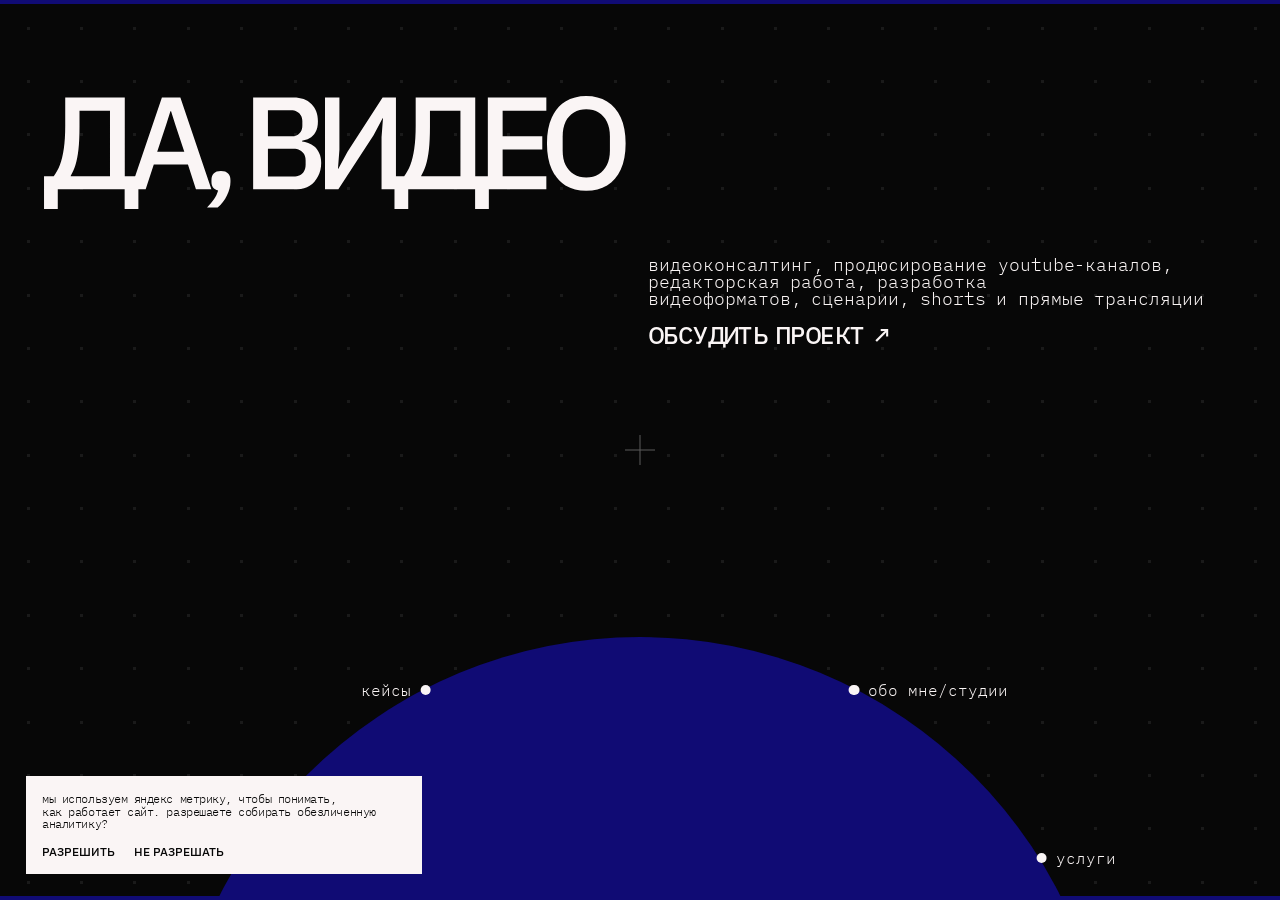
==== index.html @ 4faa34f2 "первое обновление" ====
<!doctype html>
<html lang="ru">
  <head>
    <meta charset="UTF-8" />
    <meta name="viewport" content="width=device-width, initial-scale=1.0" />

    <title>Да, видео — видеопродакшн и видеоконсалтинг</title>

    <meta
      name="description"
      content="Да, видео — независимый видеопродакшн Давида Аракеляна. Видеоконсалтинг, продюсирование YouTube-каналов, разработка видеоформатов, сценарии, Shorts и прямые трансляции."
    />

    <meta name="robots" content="index, follow, max-image-preview:large" />

    <link rel="canonical" href="https://davideo.com/" />

    <link
      rel="icon"
      type="image/png"
      sizes="32x32"
      href="/assets/images/favicon.png?v=2"
    />

    <link
      rel="shortcut icon"
      type="image/png"
      href="/assets/images/favicon.png?v=2"
    />

    <meta property="og:type" content="website" />
    <meta property="og:locale" content="ru_RU" />
    <meta property="og:site_name" content="Да, видео" />

    <meta
      property="og:title"
      content="Да, видео — видеопродакшн и видеоконсалтинг"
    />

    <meta
      property="og:description"
      content="Видеоконсалтинг, продюсирование YouTube-каналов, разработка видеоформатов, сценарии, Shorts и прямые трансляции."
    />

    <meta property="og:url" content="https://davideo.com/" />

    <meta
      property="og:image"
      content="https://davideo.com/assets/images/og-cover.jpg"
    />

    <meta
      property="og:image:alt"
      content="Да, видео — видеопродакшн и видеоконсалтинг"
    />

    <link rel="preconnect" href="https://fonts.googleapis.com" />
    <link rel="preconnect" href="https://fonts.gstatic.com" crossorigin />

    <link
      href="https://fonts.googleapis.com/css2?family=IBM+Plex+Mono:wght@300;400&family=IBM+Plex+Sans:wght@300;500&display=swap"
      rel="stylesheet"
    />

    <link rel="stylesheet" href="css/style.css" />

    <script type="application/ld+json">
      {
        "@context": "https://schema.org",
        "@type": "ProfessionalService",
        "name": "Да, видео",
        "url": "https://davideo.com/",
        "description": "Независимый видеопродакшн и видеоконсалтинг. Продюсирование YouTube-каналов, разработка видеоформатов, сценарии, Shorts и прямые трансляции.",
        "founder": {
          "@type": "Person",
          "name": "Давид Аракелян"
        },
        "sameAs": ["https://t.me/heyiamd"]
      }
    </script>
  </head>

  <body>
    <main class="hero">
      <div class="dots-pattern" id="dotsPattern" aria-hidden="true"></div>

      <div class="logo">
        <img src="assets/images/logo.svg" alt="Да, видео" />
      </div>

      <div class="hero-info">
        <p class="hero-description scramble-text">
          видеоконсалтинг, продюсирование youtube-каналов,<br
            class="desktop-br"
          />
          редакторская работа, разработка <br class="desktop-br" />
          видеоформатов, сценарии, shorts и прямые трансляции
        </p>

        <a
          class="project-link scramble-text"
          href="https://t.me/heyiamd"
          target="_blank"
          rel="noopener noreferrer"
        >
          ОБСУДИТЬ ПРОЕКТ ↗
        </a>
      </div>

      <div class="center-cross" aria-hidden="true"></div>

      <div class="circle-system">
        <div class="navigation-circle" aria-hidden="true"></div>
      </div>

      <nav class="hero-navigation" aria-label="Основная навигация">
        <button
          class="nav-item nav-item--contacts"
          id="contactsButton"
          type="button"
          aria-controls="contactsPopup"
          aria-expanded="false"
        >
          <span class="nav-label">контакты</span>
          <span class="nav-dot"></span>
        </button>

        <a class="nav-item nav-item--cases" href="cases.html">
          <span class="nav-label">кейсы</span>
          <span class="nav-dot"></span>
        </a>

        <a class="nav-item nav-item--about" href="about.html">
          <span class="nav-dot"></span>
          <span class="nav-label">обо мне/студии</span>
        </a>

        <a class="nav-item nav-item--services" href="services.html">
          <span class="nav-dot"></span>
          <span class="nav-label">услуги</span>
        </a>
      </nav>

      <div class="contacts-popup" id="contactsPopup">
        <button
          class="contacts-close"
          id="contactsClose"
          type="button"
          aria-label="Закрыть контакты"
        >
          ×
        </button>

        <p class="contacts-title">ДАВАЙТЕ ВИДЕО?</p>

        <div class="contacts-links">
          <a
            href="https://t.me/heyiamd"
            target="_blank"
            rel="noopener noreferrer"
          >
            написать в telegram ↗
          </a>

          <a
            href="https://wa.me/79885859560"
            target="_blank"
            rel="noopener noreferrer"
          >
            написать в whatsapp ↗
          </a>
        </div>
      </div>
    </main>

    <div class="analytics-consent" id="analyticsConsent">
      <p class="analytics-consent__text">
        мы используем яндекс метрику, чтобы понимать,<br
          class="analytics-desktop-br"
        />
        как работает сайт. разрешаете собирать обезличенную аналитику?
      </p>

      <div class="analytics-consent__actions">
        <button type="button" id="analyticsAccept">разрешить</button>

        <button type="button" id="analyticsDecline">не разрешать</button>
      </div>
    </div>

    <script src="js/main.js"></script>
  </body>
</html>
---- css/style.css ----
:root {
  --bg: #070707;
  --white: #faf5f5;
  --blue: #100b74;
}

* {
  box-sizing: border-box;
}

html,
body {
  width: 100%;
  height: 100%;
  margin: 0;
}

body {
  overflow: hidden;
  background: var(--bg);
  color: var(--white);
}

/* ==================== MAIN ==================== */

.hero {
  position: relative;
  width: 100vw;
  height: 100vh;
  overflow: hidden;
  background: var(--bg);
}

.dots-pattern {
  position: absolute;
  inset: 0;
  z-index: 0;
  overflow: hidden;
  pointer-events: none;
}

.bg-dot {
  position: absolute;
  width: 0.2083vw;
  height: 0.2083vw;
  background: var(--white);
  opacity: 0.08;
  transform: translate(0, 0) scale(1);
  transition:
    opacity 0.12s ease-out,
    transform 0.18s ease-out;
  will-change: opacity, transform;
}

.hero::after {
  content: '';
  position: absolute;
  inset: 0;
  border-top: 4px solid var(--blue);
  border-bottom: 4px solid var(--blue);
  pointer-events: none;
  z-index: 20;
}

.logo {
  position: absolute;
  left: 3.47vw;
  top: 10.68vh;
  z-index: 5;
}

.logo img {
  display: block;
  width: auto;
  height: 12.5vh;
  object-fit: contain;
}

.hero-info {
  position: absolute;
  top: 28.42vh;
  right: 5.97vw;
  z-index: 5;
}

.hero-description {
  margin: 0;
  font-family: 'IBM Plex Mono', monospace;
  font-size: 1.4vw;
  font-weight: 300;
  line-height: 0.95;
  letter-spacing: -0.04em;
}

.project-link {
  display: inline-block;
  margin-top: 1.84vh;
  color: var(--white);
  font-family: 'IBM Plex Sans', sans-serif;
  font-size: 1.9vw;
  font-weight: 500;
  line-height: 1;
  letter-spacing: 0.03em;
  text-decoration: none;
}

.center-cross {
  position: absolute;
  left: 50%;
  top: 50%;
  width: 30px;
  height: 30px;
  transform: translate(-50%, -50%);
  z-index: 5;
  opacity: 0.35;
  pointer-events: none;
}

.center-cross::before,
.center-cross::after {
  content: '';
  position: absolute;
  left: 50%;
  top: 50%;
  background: var(--white);
  transform: translate(-50%, -50%);
}

.center-cross::before {
  width: 30px;
  height: 1px;
}

.center-cross::after {
  width: 1px;
  height: 30px;
}

.circle-system {
  position: absolute;
  left: 50%;
  bottom: -53.06vw;
  width: 73.61vw;
  aspect-ratio: 1 / 1;
  transform: translateX(-50%);
  z-index: 2;
}

.navigation-circle {
  position: absolute;
  inset: 0;
  width: 100%;
  height: 100%;
  border-radius: 50%;
  background: var(--blue);
  z-index: 1;
}

.nav-item {
  position: absolute;
  display: flex;
  align-items: center;
  gap: 0.7vw;
  padding: 0;
  border: 0;
  background: transparent;
  color: var(--white);
  font-family: 'IBM Plex Mono', monospace;
  font-size: 1.25vw;
  font-weight: 300;
  line-height: 1;
  text-decoration: none;
  white-space: nowrap;
  cursor: pointer;
  z-index: 5;
}

.nav-dot {
  display: block;
  width: 0.83vw;
  height: 0.83vw;
  flex: none;
  border-radius: 50%;
  background: var(--white);
}

.nav-item--contacts {
  left: 7.36%;
  top: 23.45%;
  transform: translate(calc(-100% + 0.415vw), -50%);
}

.nav-item--cases {
  left: 27.26%;
  top: 5.62%;
  transform: translate(calc(-100% + 0.415vw), -50%);
}

.nav-item--about {
  left: 72.74%;
  top: 5.62%;
  transform: translate(-0.415vw, -50%);
}

.nav-item--services {
  left: 92.64%;
  top: 23.45%;
  transform: translate(-0.415vw, -50%);
}

.hero-navigation {
  position: absolute;
  left: 50%;
  bottom: -53.06vw;
  width: 73.61vw;
  aspect-ratio: 1 / 1;
  transform: translateX(-50%);
  z-index: 5;
  pointer-events: none;
}

.hero-navigation .nav-item {
  pointer-events: auto;
}

.hero-navigation .nav-item--contacts {
  left: 7.36%;
  top: 23.45%;
  transform: translate(calc(-100% + 0.415vw), -50%);
}

.hero-navigation .nav-item--cases {
  left: 27.26%;
  top: 5.62%;
  transform: translate(calc(-100% + 0.415vw), -50%);
}

.hero-navigation .nav-item--about {
  left: 72.74%;
  top: 5.62%;
  transform: translate(-0.415vw, -50%);
}

.hero-navigation .nav-item--services {
  left: 92.64%;
  top: 23.45%;
  transform: translate(-0.415vw, -50%);
}

.hero-description .scramble-char,
.nav-label .scramble-char {
  width: 1ch;
  text-align: center;
}

.project-link .scramble-char {
  width: 0.62em;
  text-align: center;
}

.scramble-word {
  display: inline-block;
  white-space: nowrap;
}

/* ==================== CONTACTS ==================== */

.contacts-popup {
  position: absolute;
  left: 50%;
  bottom: 5.5vh;
  z-index: 10;
  display: flex;
  flex-direction: column;
  align-items: center;
  color: var(--white);
  text-align: center;
  opacity: 0;
  visibility: hidden;
  pointer-events: none;
  transform: translateX(-50%) translateY(1.5vh);
  transition:
    opacity 0.2s ease,
    transform 0.2s ease,
    visibility 0.2s ease;
}

.contacts-popup.is-open {
  opacity: 1;
  visibility: visible;
  pointer-events: auto;
  transform: translateX(-50%);
}

.contacts-title {
  margin: 0 0 1.8vh;
  font-family: 'IBM Plex Sans', sans-serif;
  font-size: 1.5vw;
  font-weight: 500;
  line-height: 1;
  letter-spacing: 0.03em;
}

.contacts-links {
  display: flex;
  flex-direction: column;
  align-items: center;
  gap: 1vh;
}

.contacts-links a {
  color: var(--white);
  font-family: 'IBM Plex Mono', monospace;
  font-size: 1vw;
  font-weight: 300;
  line-height: 0.95;
  letter-spacing: -0.04em;
  text-decoration: none;
  transition: opacity 0.15s ease;
}

.contacts-links a:hover {
  opacity: 0.55;
}

.contacts-close {
  position: absolute;
  left: 50%;
  top: -3.5vh;
  padding: 0;
  border: 0;
  background: transparent;
  color: var(--white);
  font-family: 'IBM Plex Mono', monospace;
  font-size: 1.2vw;
  font-weight: 300;
  line-height: 1;
  cursor: pointer;
  transform: translateX(-50%);
  opacity: 0.6;
  transition: opacity 0.15s ease;
}

.contacts-close:hover {
  opacity: 1;
}

/* ==================== ABOUT ==================== */

.about-page {
  position: relative;
  width: 100vw;
  height: 100vh;
  overflow: hidden;
  background: var(--bg);
  color: var(--white);
}

.about-header {
  position: absolute;
  left: 3.58vw;
  right: 3.58vw;
  top: 6.25vh;
  z-index: 5;

  display: flex;
  align-items: center;
  justify-content: space-between;
}

.about-page-title {
  margin: 0;

  font-family: 'IBM Plex Sans', sans-serif;
  font-size: 1.953vw;
  font-weight: 500;
  line-height: 1;
  letter-spacing: 0.03em;

  white-space: nowrap;
}

.about-back {
  color: var(--white);

  font-family: 'IBM Plex Mono', monospace;
  font-size: 1.302vw;
  font-weight: 300;
  line-height: 0.95;
  letter-spacing: -0.04em;

  text-decoration: none;
  opacity: 0.7;

  transition: opacity 0.2s ease;
}

.about-back:hover {
  opacity: 1;
}

/* Весь блок: фото + правая колонка */

.about-content {
  position: absolute;
  left: 51%;
  top: 54.5vh;

  width: max-content;
  max-width: none;

  display: flex;
  align-items: stretch;

  transform: translate(-50%, -50%);
  z-index: 5;
}

/* Фото */
.services-cta {
  position: absolute;
  left: 50%;
  top: 84.5vh;
  transform: translateX(-50%);
  z-index: 5;

  color: #165dff;
  text-decoration: none;

  font-family: 'IBM Plex Sans', sans-serif;
  font-size: 1.9vw;
  font-weight: 500;
  line-height: 1;
  letter-spacing: 0.03em;

  white-space: nowrap;
}
.about-photo-wrap {
  width: 22.526vw;
  aspect-ratio: 346 / 416;
  flex: 0 0 22.526vw;

  overflow: hidden;
  background: #111;
}

.about-photo {
  display: block;

  width: 100%;
  height: 100%;

  object-fit: cover;
  object-position: center;

  filter: grayscale(100%);
}

/* Правая колонка */

.about-info {
  flex: none;

  align-self: stretch;

  width: 35vw;

  margin-left: 1.8vw;
}

.about-intro {
  width: 100%;

  height: 100%;

  display: flex;

  flex-direction: column;

  align-items: flex-start;
}

/* Имя */

.about-name {
  width: max-content;

  margin: -0.5vh 0 1.17vh;

  font-family: 'IBM Plex Sans', sans-serif;
  font-size: 3.581vw;
  font-weight: 500;
  line-height: 0.9;
  letter-spacing: -0.11em;

  white-space: nowrap;
}

.about-role {
  width: max-content;

  margin: 0;

  font-family: 'IBM Plex Mono', monospace;

  font-size: 1.4vw;

  font-weight: 400;

  line-height: 0.95;

  letter-spacing: -0.04em;

  white-space: nowrap;
}

.about-facts {
  width: 92%;

  margin-top: auto;

  font-family: 'IBM Plex Mono', monospace;

  font-size: 1.3vw;

  font-weight: 300;

  line-height: 0.95;

  letter-spacing: -0.04em;
}

.about-facts p {
  width: 100%;

  margin: 0 0 2.05vh;

  white-space: normal;

  word-break: normal;

  overflow-wrap: normal;
}

.about-facts p:last-child {
  margin-bottom: 0;
}
.about-page .dots-pattern {
  z-index: 0;
}

.about-accent {
  cursor: default;
  transition: color 0.15s ease;
}

.about-accent:hover {
  color: #3026d9;
}

/* ==================== SERVICES ==================== */
/* ==================== SERVICES ==================== */

.services-page {
  position: relative;
  width: 100vw;
  height: 100vh;
  overflow: hidden;
  background: var(--bg);
  color: var(--white);
}

.services-header {
  position: absolute;
  left: 3.58vw;
  right: 3.58vw;
  top: 6.25vh;
  z-index: 5;
  display: flex;
  align-items: center;
  justify-content: space-between;
}

.services-page-title {
  margin: 0;
  font-family: 'IBM Plex Sans', sans-serif;
  font-size: 1.953vw;
  font-weight: 500;
  line-height: 1;
  letter-spacing: 0.03em;
  white-space: nowrap;
}

.services-back {
  color: var(--white);
  font-family: 'IBM Plex Mono', monospace;
  font-size: 1.302vw;
  font-weight: 300;
  line-height: 0.95;
  letter-spacing: -0.04em;
  text-decoration: none;
}

.services-content {
  position: absolute;

  left: 50%;

  top: 54%;

  width: 64.7vw;

  transform: translate(-50%, -50%);

  z-index: 5;
}

.services-list {
  position: relative;

  left: auto;

  top: auto;

  width: 100%;
}

.services-cta {
  position: relative;

  display: block;

  left: auto;

  top: auto;

  transform: none;

  width: fit-content;

  margin: 6.5vh auto 0;

  color: #165dff;

  text-decoration: none;

  font-family: 'IBM Plex Sans', sans-serif;

  font-size: 1.9vw;

  font-weight: 500;

  line-height: 1;

  letter-spacing: 0.03em;

  white-space: nowrap;

  z-index: 5;
}

.service-row {
  display: grid;
  grid-template-columns: 1fr 15.5vw;
  align-items: baseline;
  margin-bottom: 5.45vh;
}

.service-row:last-child {
  margin-bottom: 0;
}

.service-name {
  font-family: 'IBM Plex Sans', sans-serif;
  font-size: 1.953vw;
  font-weight: 500;
  line-height: 1;
  letter-spacing: 0.01em;
  white-space: nowrap;
}

.service-price {
  font-family: 'IBM Plex Mono', monospace;
  font-size: 1.497vw;
  font-weight: 300;
  line-height: 0.95;
  letter-spacing: -0.04em;
  white-space: nowrap;
  cursor: default;
  transition: color 0.15s ease;
}

.service-price:hover {
  color: #3026d9;
}

.services-page .dots-pattern {
  z-index: 0;
}

/* ==================== CASES ==================== */

body:has(.cases-page) {
  height: auto;
  min-height: 100%;
  overflow-x: hidden;
  overflow-y: auto;
}

.cases-page {
  position: relative;
  width: 100%;
  min-height: 100vh;
  height: auto;
  overflow: visible;
  background: var(--bg);
  color: var(--white);
}

.cases-page .dots-pattern {
  position: fixed;
  z-index: 0;
}

.cases-header {
  position: relative;
  z-index: 5;
  display: flex;
  align-items: center;
  justify-content: space-between;
  padding: 6.25vh 3.58vw 0;
}

.cases-page-title {
  margin: 0;
  font-family: 'IBM Plex Sans', sans-serif;
  font-size: 1.953vw;
  font-weight: 500;
  line-height: 1;
  letter-spacing: 0.03em;
  white-space: nowrap;
}

.cases-back {
  color: var(--white);
  font-family: 'IBM Plex Mono', monospace;
  font-size: 1.302vw;
  font-weight: 300;
  line-height: 0.95;
  letter-spacing: -0.04em;
  text-decoration: none;
}

.cases-list {
  position: relative;
  z-index: 5;
  margin: 13.8vh 3.58vw 0;
  padding-bottom: 7vh;
}

.case-item {
  width: 100%;
  margin-bottom: 7.6vh;
}

.case-trigger {
  width: 100%;
  padding: 0;
  border: 0;
  background: transparent;
  color: var(--white);
  display: flex;
  align-items: center;
  justify-content: space-between;
  text-align: left;
  cursor: pointer;
}

.case-heading {
  display: flex;
  flex-direction: column;
  align-items: flex-start;
}

.case-title {
  font-family: 'IBM Plex Sans', sans-serif;
  font-size: 1.953vw;
  font-weight: 500;
  line-height: 1;
  letter-spacing: 0.01em;
}

.case-subtitle {
  margin-top: 0.7vh;
  font-family: 'IBM Plex Sans', sans-serif;
  font-size: 1.5vw;
  font-weight: 500;
  line-height: 1;
  letter-spacing: 0.01em;
}

.case-arrow {
  position: relative;
  display: block;
  width: 2.5vw;
  height: 2.5vw;
  margin-right: 0.5vw;
  flex: none;
  transition: transform 0.3s ease;
}

.case-arrow::before,
.case-arrow::after {
  content: '';
  position: absolute;
  top: 45%;
  width: 1.8vw;
  height: 0.12vw;
  background: var(--white);
}

.case-arrow::before {
  right: 50%;
  transform-origin: right center;
  transform: rotate(45deg);
}

.case-arrow::after {
  left: 50%;
  transform-origin: left center;
  transform: rotate(-45deg);
}

.case-item.is-open .case-arrow {
  transform: rotate(180deg);
}

.case-panel {
  display: grid;
  grid-template-rows: 0fr;
  opacity: 0;
  transition:
    grid-template-rows 0.45s ease,
    opacity 0.3s ease;
}

.case-panel-inner {
  min-height: 0;
  overflow: hidden;
}

.case-item.is-open .case-panel {
  grid-template-rows: 1fr;
  opacity: 1;
}

.case-item.is-open .case-panel-inner {
  padding-top: 3.5vh;
}

.case-images {
  display: flex;
  align-items: flex-start;
  gap: 2.4vw;
}

.case-images--three {
  grid-template-columns: none;
}

.case-images img {
  display: block;
  width: 17vw;
  height: auto;
  object-fit: contain;
  opacity: 0.85;
  filter: grayscale(100%);
  transition:
    opacity 0.2s ease,
    filter 0.2s ease;
}

.case-images img:hover {
  opacity: 1;
  filter: grayscale(0%);
}

.case-results {
  display: flex;
  gap: 4vw;
  margin-bottom: 4vh;
  font-family: 'IBM Plex Mono', monospace;
  font-size: 1.3vw;
  font-weight: 300;
  line-height: 0.95;
  letter-spacing: -0.04em;
}

.case-results p {
  margin: 0;
}

.case-description {
  max-width: 75vw;
  font-family: 'IBM Plex Mono', monospace;
  font-size: 1.3vw;
  font-weight: 300;
  line-height: 1.15;
  letter-spacing: -0.04em;
}

.case-description p {
  margin: 0 0 2vh;
}

.case-description p:last-child {
  margin-bottom: 0;
}

.cases-nda {
  margin: 14vh 0 0;
  font-family: 'IBM Plex Sans', sans-serif;
  font-size: 1.953vw;
  font-weight: 500;
  line-height: 1;
  letter-spacing: 0.01em;
}

.case-results--novaya {
  display: flex;
  align-items: flex-start;
  gap: 1.2vw;
  margin: 2vw 0 4vh;
  font-family: 'IBM Plex Mono', monospace;
  font-size: 1.3vw;
  font-weight: 300;
  line-height: 0.95;
  letter-spacing: -0.04em;
}

.case-results--novaya span {
  display: block;
}

.case-results-slash {
  flex: none;
  font-size: 1.8vw;
  line-height: 0.75;
  font-weight: 300;
}

/* ==================== MOBILE MAIN ==================== */

@media (max-width: 768px) {
  html,
  body {
    width: 100%;
    height: 100%;
    margin: 0;
  }

  body {
    overflow: hidden;
  }

  .hero {
    position: relative;
    width: 100vw;
    height: 100dvh;
    min-height: 100dvh;
    overflow: hidden;
    background: var(--bg);
  }

  .hero::after {
    border-top-width: 2px;
    border-bottom-width: 2px;
  }

  .hero .dots-pattern {
    position: absolute;
    inset: 0;
    z-index: 0;
    pointer-events: none;
  }

  .circle-system {
    position: absolute;
    left: 50%;
    top: -43vw;
    bottom: auto;
    width: 180vw;
    height: 180vw;
    aspect-ratio: 1 / 1;
    transform: translateX(-50%);
    z-index: 1;
  }

  .navigation-circle {
    position: absolute;
    inset: 0;
    width: 100%;
    height: 100%;
    border-radius: 50%;
    background: var(--blue);
  }

  .logo {
    position: absolute;
    left: 10vw;
    top: 15.5dvh;
    z-index: 5;
  }

  .logo img {
    display: block;
    width: 79vw;
    height: auto;
    max-width: none;
    object-fit: contain;
  }

  .hero-info {
    position: absolute;
    left: 10vw;
    right: auto;
    top: 28dvh;
    width: 80vw;
    z-index: 5;
  }

  .hero-description {
    width: 100%;
    margin: 0;
    font-family: 'IBM Plex Mono', monospace;
    font-size: clamp(13px, 3.55vw, 18px);
    font-weight: 300;
    line-height: 1.02;
    letter-spacing: -0.04em;
    white-space: normal;
    word-break: normal;
    overflow-wrap: normal;
    hyphens: none;
  }

  .desktop-br {
    display: none;
  }

  .project-link {
    display: inline-block;
    margin-top: 2.1dvh;
    color: var(--white);
    font-family: 'IBM Plex Sans', sans-serif;
    font-size: clamp(21px, 5.6vw, 29px);
    font-weight: 500;
    line-height: 1;
    letter-spacing: 0.03em;
    text-decoration: none;
    white-space: nowrap;
  }

  .center-cross {
    display: none !important;
  }

  .hero-navigation {
    position: absolute !important;
    inset: 0 !important;
    width: 100vw !important;
    height: 100dvh !important;
    aspect-ratio: auto !important;
    transform: none !important;
    display: block !important;
    z-index: 6;
    pointer-events: none;
  }

  .hero-navigation .nav-item {
    position: absolute !important;
    width: auto !important;
    height: auto !important;
    margin: 0 !important;
    padding: 0 !important;
    display: flex !important;
    flex-direction: column !important;
    align-items: center !important;
    gap: 1.1dvh !important;
    color: var(--white);
    font-family: 'IBM Plex Mono', monospace;
    font-size: clamp(15px, 4vw, 21px);
    font-weight: 300;
    line-height: 1;
    white-space: nowrap;
    pointer-events: auto;
  }

  .hero-navigation .nav-item--contacts {
    display: none !important;
  }

  .hero-navigation .nav-item--services {
    left: 3vw !important;
    right: auto !important;
    top: 58.5dvh !important;
    bottom: auto !important;
    transform: none !important;
    align-items: flex-start !important;
  }

  .hero-navigation .nav-item--services .nav-dot {
    margin-left: 6vw !important;
  }

  .hero-navigation .nav-item--about {
    left: 50% !important;
    right: auto !important;
    top: 62.4dvh !important;
    bottom: auto !important;
    transform: translateX(-50%) !important;
    align-items: center !important;
  }

  .hero-navigation .nav-item--cases {
    left: auto !important;
    right: 3vw !important;
    top: 58.5dvh !important;
    bottom: auto !important;
    transform: none !important;
    align-items: flex-end !important;
  }

  .hero-navigation .nav-item--cases .nav-dot {
    margin-right: 7vw !important;
  }

  .hero-navigation .nav-dot {
    order: 0 !important;
    display: block !important;
    width: 12px !important;
    height: 12px !important;
    min-width: 12px !important;
    min-height: 12px !important;
    flex: 0 0 12px !important;
    margin-top: 0 !important;
    margin-bottom: 0 !important;
    border-radius: 50%;
    background: var(--white);
    opacity: 1 !important;
  }
  .services-cta {
    position: relative;
    display: block;

    left: auto;
    top: auto;
    transform: none;

    width: fit-content;
    margin: 7dvh auto 3dvh;

    font-size: clamp(20px, 5.2vw, 27px);
    text-align: center;
  }
  .hero-navigation .nav-label {
    order: 1 !important;
    display: block !important;
    margin: 0 !important;
    opacity: 1 !important;
    white-space: nowrap;
  }

  .contacts-popup {
    position: absolute !important;
    left: 50% !important;
    right: auto !important;
    top: auto !important;
    bottom: 8dvh !important;
    width: max-content !important;
    height: auto !important;
    z-index: 10 !important;
    display: flex !important;
    flex-direction: column !important;
    align-items: center !important;
    color: var(--white);
    text-align: center;
    opacity: 1 !important;
    visibility: visible !important;
    pointer-events: auto !important;
    transform: translateX(-50%) !important;
    transition: none !important;
  }

  .contacts-popup.is-open {
    opacity: 1 !important;
    visibility: visible !important;
    transform: translateX(-50%) !important;
  }

  .contacts-close {
    display: none !important;
  }

  .contacts-title {
    margin: 0 0 1.8dvh;
    font-family: 'IBM Plex Sans', sans-serif;
    font-size: clamp(22px, 5.5vw, 29px);
    font-weight: 500;
    line-height: 1;
    letter-spacing: 0.03em;
    white-space: nowrap;
    opacity: 1;
  }

  .contacts-links {
    display: flex !important;
    flex-direction: column !important;
    align-items: flex-start !important;
    gap: 0.35dvh;
  }

  .contacts-links a {
    display: block;
    color: var(--white);
    font-family: 'IBM Plex Mono', monospace;
    font-size: clamp(12px, 3.2vw, 16px);
    font-weight: 300;
    line-height: 1.05;
    letter-spacing: -0.04em;
    text-decoration: underline;
    opacity: 0.75;
    transition: none;
  }

  .hero a:hover,
  .hero button:hover,
  .hero .nav-item:hover,
  .hero .project-link:hover,
  .hero .contacts-links a:hover {
    color: inherit !important;
    filter: none !important;
  }
}

/* ==================== MOBILE ABOUT ==================== */

@media (max-width: 768px) {
  body:has(.about-page) {
    width: 100%;
    height: auto;
    margin: 0;
    overflow-x: hidden;
    overflow-y: auto;
    background: var(--bg);
  }

  .about-page {
    position: relative;
    width: 100%;
    min-height: 100dvh;
    height: auto;
    padding: 0 0 10dvh;
    overflow: hidden;
    background: var(--bg);
    color: var(--white);
  }

  .about-page .dots-pattern {
    position: fixed;
    inset: 0;
    width: 100vw;
    height: 100dvh;
    z-index: 0;
    pointer-events: none;
  }

  .about-header {
    position: relative;
    left: auto;
    right: auto;
    top: auto;
    width: 100%;
    margin: 0;
    padding: 12dvh 6vw 0;
    display: flex;
    flex-direction: column;
    align-items: center;
    justify-content: flex-start;
    text-align: center;
    z-index: 5;
  }

  .about-back {
    order: 0;
    display: block;
    align-self: center;
    margin: 0 0 6dvh;
    color: var(--white);
    font-family: 'IBM Plex Mono', monospace;
    font-size: clamp(14px, 3.5vw, 18px);
    font-weight: 300;
    line-height: 1;
    letter-spacing: -0.04em;
    text-decoration: none;
    opacity: 0.7;
    white-space: nowrap;
    text-align: center;
  }

  .about-page-title {
    order: 1;
    margin: 0;
    font-family: 'IBM Plex Sans', sans-serif;
    font-size: clamp(24px, 6.5vw, 34px);
    font-weight: 500;
    line-height: 1;
    letter-spacing: 0.03em;
    white-space: nowrap;
    text-align: center;
  }

  .about-content {
    position: relative;
    left: auto;
    top: auto;
    width: 68vw;
    max-width: none;
    margin: 5.5dvh auto 0;
    display: flex;
    flex-direction: column;
    align-items: stretch;
    transform: none;
    z-index: 5;
  }

  .about-photo-wrap {
    width: 100%;
    aspect-ratio: 346 / 416;
    flex: none;
    margin: 0;
    overflow: hidden;
    background: #111;
  }

  .about-photo {
    display: block;
    width: 100%;
    height: 100%;
    margin: 0;
    object-fit: cover;
    object-position: center;
    filter: grayscale(100%);
  }

  .about-info {
    width: 100%;
    max-width: none;
    margin: 3dvh 0 0;
    flex: none;
  }

  .about-name {
    display: none;
  }

  .about-role {
    width: 100%;
    margin: 0;
    font-family: 'IBM Plex Mono', monospace;
    font-size: clamp(14px, 3.7vw, 19px);
    font-weight: 400;
    line-height: 1.05;
    letter-spacing: -0.04em;
    white-space: normal;
  }

  .about-facts {
    width: 100%;
    margin-top: 7dvh;
    font-family: 'IBM Plex Mono', monospace;
    font-size: clamp(13px, 3.3vw, 17px);
    font-weight: 300;
    line-height: 1.05;
    letter-spacing: -0.04em;
  }

  .about-facts p {
    width: 100%;
    margin: 0 0 2.3dvh;
    white-space: normal;
  }

  .about-facts p:last-child {
    margin-bottom: 0;
  }

  .about-back:hover {
    opacity: 0.7;
  }

  .about-accent:hover {
    color: inherit !important;
  }
}

/* ==================== MOBILE SERVICES ==================== */

@media (max-width: 768px) {
  body:has(.services-page) {
    width: 100%;
    height: auto;
    min-height: 100%;
    margin: 0;
    overflow-x: hidden;
    overflow-y: auto;
    background: var(--bg);
  }

  .services-page {
    position: relative;
    width: 100%;
    min-height: 100dvh;
    height: auto;
    padding: 0 0 10dvh;
    overflow: hidden;
    background: var(--bg);
    color: var(--white);
  }

  .services-page .dots-pattern {
    position: fixed;
    inset: 0;
    width: 100vw;
    height: 100dvh;
    z-index: 0;
    pointer-events: none;
  }

  .services-header {
    position: relative;
    left: auto;
    right: auto;
    top: auto;
    width: 100%;
    margin: 0;
    padding: 12dvh 6vw 0;
    display: flex;
    flex-direction: column;
    align-items: center;
    justify-content: flex-start;
    text-align: center;
    z-index: 5;
  }

  .services-back {
    order: 0;
    display: block;
    margin: 0 0 6dvh;
    color: var(--white);
    font-family: 'IBM Plex Mono', monospace;
    font-size: clamp(14px, 3.5vw, 18px);
    font-weight: 300;
    line-height: 1;
    letter-spacing: -0.04em;
    text-decoration: none;
    opacity: 0.7;
    white-space: nowrap;
    text-align: center;
  }

  .services-page-title {
    order: 1;
    margin: 0;
    font-family: 'IBM Plex Sans', sans-serif;
    font-size: clamp(24px, 6.5vw, 34px);
    font-weight: 500;
    line-height: 1;
    letter-spacing: 0.03em;
    white-space: nowrap;
    text-align: center;
  }

  .services-list {
    position: relative;
    left: auto;
    top: auto;
    width: 72vw;
    margin: 7.5dvh auto 0;
    z-index: 5;
  }

  .service-row {
    display: flex;
    flex-direction: column;
    align-items: flex-start;
    width: 100%;
    margin: 0 0 5.5dvh;
  }

  .service-row:last-child {
    margin-bottom: 0;
  }

  .service-name {
    width: 100%;
    margin: 0 0 0.8dvh;
    font-family: 'IBM Plex Sans', sans-serif;
    font-size: clamp(20px, 5.2vw, 27px);
    font-weight: 500;
    line-height: 1.02;
    letter-spacing: 0.01em;
    white-space: normal;
  }

  .service-price {
    margin: 0;
    color: var(--white);
    font-family: 'IBM Plex Mono', monospace;
    font-size: clamp(15px, 4vw, 21px);
    font-weight: 300;
    line-height: 1;
    letter-spacing: -0.04em;
    white-space: nowrap;
    cursor: default;
    transition: none;
  }

  .services-back:hover {
    opacity: 0.7;
  }

  .service-price:hover {
    color: var(--white) !important;
  }
}

/* ==================== MOBILE CASES ==================== */

@media (max-width: 768px) {
  body:has(.cases-page) {
    width: 100%;
    height: auto;
    min-height: 100%;
    margin: 0;
    overflow-x: hidden;
    overflow-y: auto;
    background: var(--bg);
  }

  .cases-page {
    position: relative;
    width: 100%;
    min-height: 100dvh;
    height: auto;
    padding: 0 0 10dvh;
    overflow-x: hidden;
    overflow-y: visible;
    background: var(--bg);
    color: var(--white);
  }

  .cases-page .dots-pattern {
    position: fixed;
    inset: 0;
    width: 100vw;
    height: 100dvh;
    z-index: 0;
    pointer-events: none;
  }

  .cases-header {
    position: relative;
    width: 100%;
    margin: 0;
    padding: 12dvh 6vw 0;
    display: flex;
    flex-direction: column;
    align-items: center;
    justify-content: flex-start;
    text-align: center;
    z-index: 5;
  }

  .cases-back {
    order: 0;
    display: block;
    margin: 0 0 6dvh;
    color: var(--white);
    font-family: 'IBM Plex Mono', monospace;
    font-size: clamp(14px, 3.5vw, 18px);
    font-weight: 300;
    line-height: 1;
    letter-spacing: -0.04em;
    text-decoration: none;
    opacity: 0.7;
    white-space: nowrap;
    text-align: center;
  }

  .cases-page-title {
    order: 1;
    margin: 0;
    font-family: 'IBM Plex Sans', sans-serif;
    font-size: clamp(24px, 6.5vw, 34px);
    font-weight: 500;
    line-height: 1;
    letter-spacing: 0.03em;
    white-space: nowrap;
    text-align: center;
  }

  .cases-list {
    position: relative;
    width: 84vw;
    margin: 8dvh auto 0;
    padding: 0;
    z-index: 5;
  }

  .case-item {
    width: 100%;
    margin: 0 0 6dvh;
  }

  .case-item:last-of-type {
    margin-bottom: 0;
  }

  .case-trigger {
    width: 100%;
    margin: 0;
    padding: 0;
    border: 0;
    background: transparent;
    color: var(--white);
    display: flex;
    align-items: flex-start;
    justify-content: space-between;
    gap: 5vw;
    text-align: left;
    cursor: pointer;
  }

  .case-heading {
    min-width: 0;
    display: flex;
    flex-direction: column;
    align-items: flex-start;
    text-align: left;
  }

  .case-title {
    font-family: 'IBM Plex Sans', sans-serif;
    font-size: clamp(20px, 5.2vw, 27px);
    font-weight: 500;
    line-height: 1.02;
    letter-spacing: 0.01em;
    white-space: normal;
  }

  .case-subtitle {
    margin-top: 0.8dvh;
    font-family: 'IBM Plex Sans', sans-serif;
    font-size: clamp(14px, 3.6vw, 18px);
    font-weight: 500;
    line-height: 1.08;
    letter-spacing: 0.01em;
    white-space: normal;
    opacity: 0.65;
  }

  .case-arrow {
    position: relative;
    display: block;
    width: 24px;
    height: 24px;
    margin: 0.15em 0 0;
    flex: 0 0 24px;
    transition: transform 0.3s ease;
  }

  .case-arrow::before,
  .case-arrow::after {
    content: '';
    position: absolute;
    top: 45%;
    width: 16px;
    height: 1px;
    background: var(--white);
  }

  .case-arrow::before {
    right: 50%;
    transform-origin: right center;
    transform: rotate(45deg);
  }

  .case-arrow::after {
    left: 50%;
    transform-origin: left center;
    transform: rotate(-45deg);
  }

  .case-item.is-open .case-arrow {
    transform: rotate(180deg);
  }

  .case-panel {
    display: grid;
    grid-template-rows: 0fr;
    opacity: 0;
    transition:
      grid-template-rows 0.4s ease,
      opacity 0.25s ease;
  }

  .case-panel-inner {
    min-height: 0;
    overflow: hidden;
  }

  .case-item.is-open .case-panel {
    grid-template-rows: 1fr;
    opacity: 1;
  }

  .case-item.is-open .case-panel-inner {
    padding-top: 3.5dvh;
  }

  .case-results,
  .case-results--novaya {
    width: 100%;
    margin: 0 0 3.5dvh;
    display: flex;
    flex-direction: column;
    align-items: flex-start;
    gap: 1.6dvh;
    font-family: 'IBM Plex Mono', monospace;
    font-size: clamp(13px, 3.3vw, 17px);
    font-weight: 300;
    line-height: 1.08;
    letter-spacing: -0.04em;
  }

  .case-results p {
    margin: 0;
  }

  .case-results--novaya span {
    display: block;
  }

  .case-results--novaya .case-results-slash {
    display: none;
  }

  .case-description {
    width: 100%;
    max-width: none;
    margin: 0 0 4dvh;
    font-family: 'IBM Plex Mono', monospace;
    font-size: clamp(13px, 3.3vw, 17px);
    font-weight: 300;
    line-height: 1.15;
    letter-spacing: -0.04em;
  }

  .case-description p {
    width: 100%;
    margin: 0 0 2dvh;
  }

  .case-description p:last-child {
    margin-bottom: 0;
  }

  .case-images,
  .case-images--three {
    width: 100%;
    display: flex;
    flex-direction: column;
    align-items: stretch;
    gap: 2dvh;
  }

  .case-images img {
    display: block;
    width: 100%;
    max-width: none;
    height: auto;
    margin: 0;
    object-fit: contain;
    opacity: 1 !important;
    filter: grayscale(100%) !important;
    transition: none !important;
  }

  .cases-nda {
    width: 100%;
    margin: 9dvh 0 0;
    font-family: 'IBM Plex Sans', sans-serif;
    font-size: clamp(20px, 5.2vw, 27px);
    font-weight: 500;
    line-height: 1.05;
    letter-spacing: 0.01em;
    text-align: left;
  }

  .cases-back:hover {
    opacity: 0.7;
  }

  .case-images img:hover {
    opacity: 1 !important;
    filter: grayscale(100%) !important;
  }
}

/* ==================== ANALYTICS CONSENT ==================== */

.analytics-consent {
  position: fixed;
  left: 2vw;
  bottom: 2vw;
  z-index: 9999;
  width: min(31vw, 470px);
  padding: 1.3vw;
  background: var(--white);
  color: var(--bg);
  font-family: 'IBM Plex Mono', monospace;
  opacity: 0;
  visibility: hidden;
  pointer-events: none;
  transition:
    opacity 0.2s ease,
    visibility 0.2s ease;
}

.analytics-consent.is-visible {
  opacity: 1;
  visibility: visible;
  pointer-events: auto;
}

.analytics-consent__text {
  margin: 0 0 1.2vw;
  font-size: 0.9vw;
  font-weight: 300;
  line-height: 1.1;
  letter-spacing: -0.04em;
}

.analytics-consent__actions {
  display: flex;
  gap: 1.5vw;
}

.analytics-consent__actions button {
  margin: 0;
  padding: 0;
  border: 0;
  background: transparent;
  color: var(--bg);
  font-family: 'IBM Plex Sans', sans-serif;
  font-size: 0.9vw;
  font-weight: 500;
  line-height: 1;
  cursor: pointer;
  text-transform: uppercase;
}

.analytics-consent__actions button:hover {
  opacity: 0.5;
}

@media (max-width: 768px) {
  .analytics-consent {
    left: 5vw;
    right: 5vw;
    bottom: 3dvh;
    width: auto;
    padding: 4vw;
  }

  .analytics-consent__text {
    margin: 0 0 3dvh;
    font-size: clamp(11px, 3vw, 14px);
    line-height: 1.15;
  }

  .analytics-desktop-br {
    display: none;
  }

  .analytics-consent__actions {
    gap: 6vw;
  }

  .analytics-consent__actions button {
    font-size: clamp(12px, 3.2vw, 15px);
  }

  .analytics-consent__actions button:hover {
    opacity: 1;
  }
}
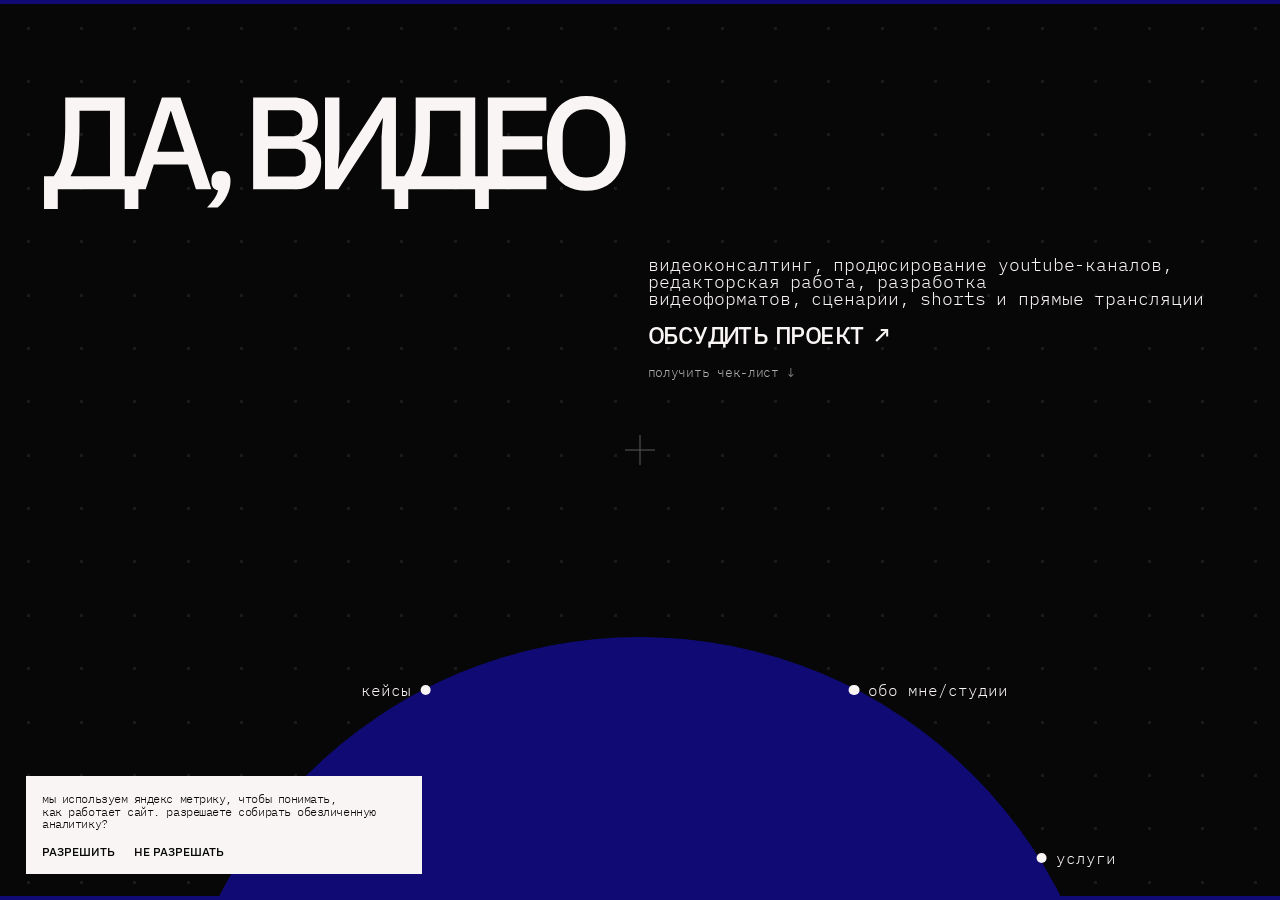
==== commit 5bff9bf5: "новейшее" ====
--- a/index.html
+++ b/index.html
@@ -13,19 +13,19 @@
 
     <meta name="robots" content="index, follow, max-image-preview:large" />
 
-    <link rel="canonical" href="https://davideo.com/" />
+    <link rel="canonical" href="https://davideo.online/" />
 
     <link
       rel="icon"
       type="image/png"
       sizes="32x32"
-      href="/assets/images/favicon.png?v=2"
+      href="assets/images/favicon.png?v=2"
     />
 
     <link
       rel="shortcut icon"
       type="image/png"
-      href="/assets/images/favicon.png?v=2"
+      href="assets/images/favicon.png?v=2"
     />
 
     <meta property="og:type" content="website" />
@@ -42,11 +42,11 @@
       content="Видеоконсалтинг, продюсирование YouTube-каналов, разработка видеоформатов, сценарии, Shorts и прямые трансляции."
     />
 
-    <meta property="og:url" content="https://davideo.com/" />
+    <meta property="og:url" content="https://davideo.online/" />
 
     <meta
       property="og:image"
-      content="https://davideo.com/assets/images/og-cover.jpg"
+      content="https://davideo.online/assets/images/og-cover.jpg"
     />
 
     <meta
@@ -69,7 +69,7 @@
         "@context": "https://schema.org",
         "@type": "ProfessionalService",
         "name": "Да, видео",
-        "url": "https://davideo.com/",
+        "url": "https://davideo.online/",
         "description": "Независимый видеопродакшн и видеоконсалтинг. Продюсирование YouTube-каналов, разработка видеоформатов, сценарии, Shorts и прямые трансляции.",
         "founder": {
           "@type": "Person",
@@ -105,6 +105,16 @@
         >
           ОБСУДИТЬ ПРОЕКТ ↗
         </a>
+
+        <a
+          class="checklist-link"
+          href="assets/docs/checklist.pdf"
+          download="davideo-checklist.pdf"
+          type="application/pdf"
+          aria-label="Скачать чек-лист в формате PDF"
+        >
+          получить чек-лист ↓
+        </a>
       </div>
 
       <div class="center-cross" aria-hidden="true"></div>
@@ -183,7 +193,6 @@
 
       <div class="analytics-consent__actions">
         <button type="button" id="analyticsAccept">разрешить</button>
-
         <button type="button" id="analyticsDecline">не разрешать</button>
       </div>
     </div>
--- a/css/style.css
+++ b/css/style.css
@@ -1,6 +1,8 @@
 :root {
   --bg: #070707;
+
   --white: #faf5f5;
+
   --blue: #100b74;
 }
 
@@ -11,13 +13,17 @@
 html,
 body {
   width: 100%;
+
   height: 100%;
+
   margin: 0;
 }
 
 body {
   overflow: hidden;
+
   background: var(--bg);
+
   color: var(--white);
 }
 
@@ -25,197 +31,302 @@
 
 .hero {
   position: relative;
+
   width: 100vw;
+
   height: 100vh;
+
   overflow: hidden;
+
   background: var(--bg);
 }
 
 .dots-pattern {
   position: absolute;
+
   inset: 0;
+
   z-index: 0;
+
   overflow: hidden;
+
   pointer-events: none;
 }
 
 .bg-dot {
   position: absolute;
+
   width: 0.2083vw;
+
   height: 0.2083vw;
+
   background: var(--white);
+
   opacity: 0.08;
+
   transform: translate(0, 0) scale(1);
+
   transition:
     opacity 0.12s ease-out,
     transform 0.18s ease-out;
+
   will-change: opacity, transform;
 }
 
 .hero::after {
   content: '';
+
   position: absolute;
+
   inset: 0;
+
   border-top: 4px solid var(--blue);
+
   border-bottom: 4px solid var(--blue);
+
   pointer-events: none;
+
   z-index: 20;
 }
 
 .logo {
   position: absolute;
+
   left: 3.47vw;
+
   top: 10.68vh;
+
   z-index: 5;
 }
 
 .logo img {
   display: block;
+
   width: auto;
+
   height: 12.5vh;
+
   object-fit: contain;
 }
 
 .hero-info {
   position: absolute;
+
   top: 28.42vh;
+
   right: 5.97vw;
+
   z-index: 5;
 }
 
 .hero-description {
   margin: 0;
+
   font-family: 'IBM Plex Mono', monospace;
+
   font-size: 1.4vw;
+
   font-weight: 300;
+
   line-height: 0.95;
+
   letter-spacing: -0.04em;
 }
 
 .project-link {
   display: inline-block;
+
   margin-top: 1.84vh;
+
   color: var(--white);
+
   font-family: 'IBM Plex Sans', sans-serif;
+
   font-size: 1.9vw;
+
   font-weight: 500;
+
   line-height: 1;
+
   letter-spacing: 0.03em;
+
   text-decoration: none;
 }
 
 .center-cross {
   position: absolute;
+
   left: 50%;
+
   top: 50%;
+
   width: 30px;
+
   height: 30px;
+
   transform: translate(-50%, -50%);
+
   z-index: 5;
+
   opacity: 0.35;
+
   pointer-events: none;
 }
 
 .center-cross::before,
 .center-cross::after {
   content: '';
+
   position: absolute;
+
   left: 50%;
+
   top: 50%;
+
   background: var(--white);
+
   transform: translate(-50%, -50%);
 }
 
 .center-cross::before {
   width: 30px;
+
   height: 1px;
 }
 
 .center-cross::after {
   width: 1px;
+
   height: 30px;
 }
 
 .circle-system {
   position: absolute;
+
   left: 50%;
+
   bottom: -53.06vw;
+
   width: 73.61vw;
+
   aspect-ratio: 1 / 1;
+
   transform: translateX(-50%);
+
   z-index: 2;
 }
 
 .navigation-circle {
   position: absolute;
+
   inset: 0;
+
   width: 100%;
+
   height: 100%;
+
   border-radius: 50%;
+
   background: var(--blue);
+
   z-index: 1;
 }
 
 .nav-item {
   position: absolute;
+
   display: flex;
+
   align-items: center;
+
   gap: 0.7vw;
+
   padding: 0;
+
   border: 0;
+
   background: transparent;
+
   color: var(--white);
+
   font-family: 'IBM Plex Mono', monospace;
+
   font-size: 1.25vw;
+
   font-weight: 300;
+
   line-height: 1;
+
   text-decoration: none;
+
   white-space: nowrap;
+
   cursor: pointer;
+
   z-index: 5;
 }
 
 .nav-dot {
   display: block;
+
   width: 0.83vw;
+
   height: 0.83vw;
+
   flex: none;
+
   border-radius: 50%;
+
   background: var(--white);
 }
 
 .nav-item--contacts {
   left: 7.36%;
+
   top: 23.45%;
+
   transform: translate(calc(-100% + 0.415vw), -50%);
 }
 
 .nav-item--cases {
   left: 27.26%;
+
   top: 5.62%;
+
   transform: translate(calc(-100% + 0.415vw), -50%);
 }
 
 .nav-item--about {
   left: 72.74%;
+
   top: 5.62%;
+
   transform: translate(-0.415vw, -50%);
 }
 
 .nav-item--services {
   left: 92.64%;
+
   top: 23.45%;
+
   transform: translate(-0.415vw, -50%);
 }
 
 .hero-navigation {
   position: absolute;
+
   left: 50%;
+
   bottom: -53.06vw;
+
   width: 73.61vw;
+
   aspect-ratio: 1 / 1;
+
   transform: translateX(-50%);
+
   z-index: 5;
+
   pointer-events: none;
 }
 
@@ -225,41 +336,52 @@
 
 .hero-navigation .nav-item--contacts {
   left: 7.36%;
+
   top: 23.45%;
+
   transform: translate(calc(-100% + 0.415vw), -50%);
 }
 
 .hero-navigation .nav-item--cases {
   left: 27.26%;
+
   top: 5.62%;
+
   transform: translate(calc(-100% + 0.415vw), -50%);
 }
 
 .hero-navigation .nav-item--about {
   left: 72.74%;
+
   top: 5.62%;
+
   transform: translate(-0.415vw, -50%);
 }
 
 .hero-navigation .nav-item--services {
   left: 92.64%;
+
   top: 23.45%;
+
   transform: translate(-0.415vw, -50%);
 }
 
 .hero-description .scramble-char,
 .nav-label .scramble-char {
   width: 1ch;
+
   text-align: center;
 }
 
 .project-link .scramble-char {
   width: 0.62em;
+
   text-align: center;
 }
 
 .scramble-word {
   display: inline-block;
+
   white-space: nowrap;
 }
 
@@ -267,18 +389,31 @@
 
 .contacts-popup {
   position: absolute;
+
   left: 50%;
+
   bottom: 5.5vh;
+
   z-index: 10;
+
   display: flex;
+
   flex-direction: column;
+
   align-items: center;
+
   color: var(--white);
+
   text-align: center;
+
   opacity: 0;
+
   visibility: hidden;
+
   pointer-events: none;
+
   transform: translateX(-50%) translateY(1.5vh);
+
   transition:
     opacity 0.2s ease,
     transform 0.2s ease,
@@ -287,35 +422,53 @@
 
 .contacts-popup.is-open {
   opacity: 1;
+
   visibility: visible;
+
   pointer-events: auto;
+
   transform: translateX(-50%);
 }
 
 .contacts-title {
   margin: 0 0 1.8vh;
+
   font-family: 'IBM Plex Sans', sans-serif;
+
   font-size: 1.5vw;
+
   font-weight: 500;
+
   line-height: 1;
+
   letter-spacing: 0.03em;
 }
 
 .contacts-links {
   display: flex;
+
   flex-direction: column;
+
   align-items: center;
+
   gap: 1vh;
 }
 
 .contacts-links a {
   color: var(--white);
+
   font-family: 'IBM Plex Mono', monospace;
+
   font-size: 1vw;
+
   font-weight: 300;
+
   line-height: 0.95;
+
   letter-spacing: -0.04em;
+
   text-decoration: none;
+
   transition: opacity 0.15s ease;
 }
 
@@ -325,19 +478,33 @@
 
 .contacts-close {
   position: absolute;
+
   left: 50%;
+
   top: -3.5vh;
+
   padding: 0;
+
   border: 0;
+
   background: transparent;
+
   color: var(--white);
+
   font-family: 'IBM Plex Mono', monospace;
+
   font-size: 1.2vw;
+
   font-weight: 300;
+
   line-height: 1;
+
   cursor: pointer;
+
   transform: translateX(-50%);
+
   opacity: 0.6;
+
   transition: opacity 0.15s ease;
 }
 
@@ -349,22 +516,33 @@
 
 .about-page {
   position: relative;
+
   width: 100vw;
+
   height: 100vh;
+
   overflow: hidden;
+
   background: var(--bg);
+
   color: var(--white);
 }
 
 .about-header {
   position: absolute;
+
   left: 3.58vw;
+
   right: 3.58vw;
+
   top: 6.25vh;
+
   z-index: 5;
 
   display: flex;
+
   align-items: center;
+
   justify-content: space-between;
 }
 
@@ -372,9 +550,13 @@
   margin: 0;
 
   font-family: 'IBM Plex Sans', sans-serif;
+
   font-size: 1.953vw;
+
   font-weight: 500;
+
   line-height: 1;
+
   letter-spacing: 0.03em;
 
   white-space: nowrap;
@@ -384,12 +566,17 @@
   color: var(--white);
 
   font-family: 'IBM Plex Mono', monospace;
+
   font-size: 1.302vw;
+
   font-weight: 300;
+
   line-height: 0.95;
+
   letter-spacing: -0.04em;
 
   text-decoration: none;
+
   opacity: 0.7;
 
   transition: opacity 0.2s ease;
@@ -403,276 +590,283 @@
 
 .about-content {
   position: absolute;
+
   left: 51%;
+
   top: 54.5vh;
 
   width: max-content;
+
   max-width: none;
 
   display: flex;
+
   align-items: stretch;
 
+  transform: translate(-50%, -50%);
+
+  z-index: 5;
+}
+
+/* Фото */
+
+.services-cta {
+  position: absolute;
+
+  left: 50%;
+
+  top: 84.5vh;
+
+  transform: translateX(-50%);
+
+  z-index: 5;
+
+  color: #165dff;
+
+  text-decoration: none;
+
+  font-family: 'IBM Plex Sans', sans-serif;
+
+  font-size: 1.9vw;
+
+  font-weight: 500;
+
+  line-height: 1;
+
+  letter-spacing: 0.03em;
+
+  white-space: nowrap;
+}
+
+.about-photo-wrap {
+  width: 22.526vw;
+
+  aspect-ratio: 346 / 416;
+
+  flex: 0 0 22.526vw;
+
+  overflow: hidden;
+
+  background: #111;
+}
+
+.about-photo {
+  display: block;
+
+  width: 100%;
+
+  height: 100%;
+
+  object-fit: cover;
+
+  object-position: center;
+
+  filter: grayscale(100%);
+}
+
+/* Правая колонка */
+
+.about-info {
+  flex: none;
+
+  align-self: stretch;
+
+  width: 35vw;
+
+  margin-left: 1.8vw;
+}
+
+.about-intro {
+  width: 100%;
+
+  height: 100%;
+
+  display: flex;
+
+  flex-direction: column;
+
+  align-items: flex-start;
+}
+
+/* Имя */
+
+.about-name {
+  width: max-content;
+
+  margin: -0.5vh 0 1.17vh;
+
+  font-family: 'IBM Plex Sans', sans-serif;
+
+  font-size: 3.581vw;
+
+  font-weight: 500;
+
+  line-height: 0.9;
+
+  letter-spacing: -0.11em;
+
+  white-space: nowrap;
+}
+
+.about-role {
+  width: max-content;
+
+  margin: 0;
+
+  font-family: 'IBM Plex Mono', monospace;
+
+  font-size: 1.4vw;
+
+  font-weight: 400;
+
+  line-height: 0.95;
+
+  letter-spacing: -0.04em;
+
+  white-space: nowrap;
+}
+
+.about-facts {
+  width: 92%;
+
+  margin-top: auto;
+
+  font-family: 'IBM Plex Mono', monospace;
+
+  font-size: 1.3vw;
+
+  font-weight: 300;
+
+  line-height: 0.95;
+
+  letter-spacing: -0.04em;
+}
+
+.about-facts p {
+  width: 100%;
+
+  margin: 0 0 2.05vh;
+
+  white-space: normal;
+
+  word-break: normal;
+
+  overflow-wrap: normal;
+}
+
+.about-facts p:last-child {
+  margin-bottom: 0;
+}
+
+.about-page .dots-pattern {
+  z-index: 0;
+}
+
+.about-accent {
+  cursor: default;
+
+  transition: color 0.15s ease;
+}
+
+.about-accent:hover {
+  color: #3026d9;
+}
+
+/* ==================== SERVICES ==================== */
+
+/* ==================== SERVICES ==================== */
+
+.services-page {
+  position: relative;
+
+  width: 100vw;
+
+  height: 100vh;
+
+  overflow: hidden;
+
+  background: var(--bg);
+
+  color: var(--white);
+}
+
+.services-header {
+  position: absolute;
+
+  left: 3.58vw;
+
+  right: 3.58vw;
+
+  top: 6.25vh;
+
+  z-index: 5;
+
+  display: flex;
+
+  align-items: center;
+
+  justify-content: space-between;
+}
+
+.services-page-title {
+  margin: 0;
+
+  font-family: 'IBM Plex Sans', sans-serif;
+
+  font-size: 1.953vw;
+
+  font-weight: 500;
+
+  line-height: 1;
+
+  letter-spacing: 0.03em;
+
+  white-space: nowrap;
+}
+
+.services-back {
+  color: var(--white);
+
+  font-family: 'IBM Plex Mono', monospace;
+
+  font-size: 1.302vw;
+
+  font-weight: 300;
+
+  line-height: 0.95;
+
+  letter-spacing: -0.04em;
+
+  text-decoration: none;
+}
+
+.services-content {
+  position: absolute;
+  left: 50%;
+  top: 54%;
+  width: max-content;
+  max-width: 94vw;
   transform: translate(-50%, -50%);
   z-index: 5;
 }
 
-/* Фото */
-.services-cta {
-  position: absolute;
-  left: 50%;
-  top: 84.5vh;
-  transform: translateX(-50%);
-  z-index: 5;
-
-  color: #165dff;
-  text-decoration: none;
-
-  font-family: 'IBM Plex Sans', sans-serif;
-  font-size: 1.9vw;
-  font-weight: 500;
-  line-height: 1;
-  letter-spacing: 0.03em;
-
-  white-space: nowrap;
-}
-.about-photo-wrap {
-  width: 22.526vw;
-  aspect-ratio: 346 / 416;
-  flex: 0 0 22.526vw;
-
-  overflow: hidden;
-  background: #111;
-}
-
-.about-photo {
-  display: block;
-
-  width: 100%;
-  height: 100%;
-
-  object-fit: cover;
-  object-position: center;
-
-  filter: grayscale(100%);
-}
-
-/* Правая колонка */
-
-.about-info {
-  flex: none;
-
-  align-self: stretch;
-
-  width: 35vw;
-
-  margin-left: 1.8vw;
-}
-
-.about-intro {
-  width: 100%;
-
-  height: 100%;
-
-  display: flex;
-
-  flex-direction: column;
-
-  align-items: flex-start;
-}
-
-/* Имя */
-
-.about-name {
+/* Общая двухколоночная сетка: без растянутого 1fr */
+.services-list {
+  display: grid;
+  grid-template-columns: max-content max-content;
+  column-gap: 25vw;
+  row-gap: 3.6vh;
   width: max-content;
-
-  margin: -0.5vh 0 1.17vh;
-
-  font-family: 'IBM Plex Sans', sans-serif;
-  font-size: 3.581vw;
-  font-weight: 500;
-  line-height: 0.9;
-  letter-spacing: -0.11em;
-
-  white-space: nowrap;
-}
-
-.about-role {
-  width: max-content;
-
-  margin: 0;
-
-  font-family: 'IBM Plex Mono', monospace;
-
-  font-size: 1.4vw;
-
-  font-weight: 400;
-
-  line-height: 0.95;
-
-  letter-spacing: -0.04em;
-
-  white-space: nowrap;
-}
-
-.about-facts {
-  width: 92%;
-
-  margin-top: auto;
-
-  font-family: 'IBM Plex Mono', monospace;
-
-  font-size: 1.3vw;
-
-  font-weight: 300;
-
-  line-height: 0.95;
-
-  letter-spacing: -0.04em;
-}
-
-.about-facts p {
-  width: 100%;
-
-  margin: 0 0 2.05vh;
-
-  white-space: normal;
-
-  word-break: normal;
-
-  overflow-wrap: normal;
-}
-
-.about-facts p:last-child {
-  margin-bottom: 0;
-}
-.about-page .dots-pattern {
-  z-index: 0;
-}
-
-.about-accent {
-  cursor: default;
-  transition: color 0.15s ease;
-}
-
-.about-accent:hover {
-  color: #3026d9;
-}
-
-/* ==================== SERVICES ==================== */
-/* ==================== SERVICES ==================== */
-
-.services-page {
-  position: relative;
-  width: 100vw;
-  height: 100vh;
-  overflow: hidden;
-  background: var(--bg);
-  color: var(--white);
-}
-
-.services-header {
-  position: absolute;
-  left: 3.58vw;
-  right: 3.58vw;
-  top: 6.25vh;
-  z-index: 5;
-  display: flex;
-  align-items: center;
-  justify-content: space-between;
-}
-
-.services-page-title {
-  margin: 0;
-  font-family: 'IBM Plex Sans', sans-serif;
-  font-size: 1.953vw;
-  font-weight: 500;
-  line-height: 1;
-  letter-spacing: 0.03em;
-  white-space: nowrap;
-}
-
-.services-back {
-  color: var(--white);
-  font-family: 'IBM Plex Mono', monospace;
-  font-size: 1.302vw;
-  font-weight: 300;
-  line-height: 0.95;
-  letter-spacing: -0.04em;
-  text-decoration: none;
-}
-
-.services-content {
-  position: absolute;
-
-  left: 50%;
-
-  top: 54%;
-
-  width: 64.7vw;
-
-  transform: translate(-50%, -50%);
-
-  z-index: 5;
-}
-
-.services-list {
-  position: relative;
-
-  left: auto;
-
-  top: auto;
-
-  width: 100%;
-}
-
-.services-cta {
-  position: relative;
-
-  display: block;
-
-  left: auto;
-
-  top: auto;
-
-  transform: none;
-
-  width: fit-content;
-
-  margin: 6.5vh auto 0;
-
-  color: #165dff;
-
-  text-decoration: none;
-
-  font-family: 'IBM Plex Sans', sans-serif;
-
-  font-size: 1.9vw;
-
-  font-weight: 500;
-
-  line-height: 1;
-
-  letter-spacing: 0.03em;
-
-  white-space: nowrap;
-
-  z-index: 5;
+  margin: 0 auto;
 }
 
 .service-row {
-  display: grid;
-  grid-template-columns: 1fr 15.5vw;
-  align-items: baseline;
-  margin-bottom: 5.45vh;
-}
-
-.service-row:last-child {
-  margin-bottom: 0;
+  display: contents;
 }
 
 .service-name {
   font-family: 'IBM Plex Sans', sans-serif;
-  font-size: 1.953vw;
+  font-size: 1.8vw;
   font-weight: 500;
   line-height: 1;
   letter-spacing: 0.01em;
@@ -694,140 +888,225 @@
   color: #3026d9;
 }
 
-.services-page .dots-pattern {
-  z-index: 0;
-}
-
-/* ==================== CASES ==================== */
-
-body:has(.cases-page) {
-  height: auto;
-  min-height: 100%;
-  overflow-x: hidden;
-  overflow-y: auto;
-}
-
-.cases-page {
+.services-cta {
   position: relative;
-  width: 100%;
-  min-height: 100vh;
-  height: auto;
-  overflow: visible;
-  background: var(--bg);
-  color: var(--white);
-}
-
-.cases-page .dots-pattern {
-  position: fixed;
-  z-index: 0;
-}
-
-.cases-header {
-  position: relative;
+  left: auto;
+  top: auto;
+  transform: none;
   z-index: 5;
-  display: flex;
-  align-items: center;
-  justify-content: space-between;
-  padding: 6.25vh 3.58vw 0;
-}
-
-.cases-page-title {
-  margin: 0;
+  display: block;
+  width: fit-content;
+  margin: 5.3vh auto 0;
+  color: #165dff;
+  text-decoration: none;
   font-family: 'IBM Plex Sans', sans-serif;
-  font-size: 1.953vw;
+  font-size: 1.9vw;
   font-weight: 500;
   line-height: 1;
   letter-spacing: 0.03em;
   white-space: nowrap;
 }
 
+.services-page .dots-pattern {
+  z-index: 0;
+}
+
+/* ==================== CASES ==================== */
+
+body:has(.cases-page) {
+  height: auto;
+
+  min-height: 100%;
+
+  overflow-x: hidden;
+
+  overflow-y: auto;
+}
+
+.cases-page {
+  position: relative;
+
+  width: 100%;
+
+  min-height: 100vh;
+
+  height: auto;
+
+  overflow: visible;
+
+  background: var(--bg);
+
+  color: var(--white);
+}
+
+.cases-page .dots-pattern {
+  position: fixed;
+
+  z-index: 0;
+}
+
+.cases-header {
+  position: relative;
+
+  z-index: 5;
+
+  display: flex;
+
+  align-items: center;
+
+  justify-content: space-between;
+
+  padding: 6.25vh 3.58vw 0;
+}
+
+.cases-page-title {
+  margin: 0;
+
+  font-family: 'IBM Plex Sans', sans-serif;
+
+  font-size: 1.953vw;
+
+  font-weight: 500;
+
+  line-height: 1;
+
+  letter-spacing: 0.03em;
+
+  white-space: nowrap;
+}
+
 .cases-back {
   color: var(--white);
+
   font-family: 'IBM Plex Mono', monospace;
+
   font-size: 1.302vw;
+
   font-weight: 300;
+
   line-height: 0.95;
+
   letter-spacing: -0.04em;
+
   text-decoration: none;
 }
 
 .cases-list {
   position: relative;
+
   z-index: 5;
+
   margin: 13.8vh 3.58vw 0;
+
   padding-bottom: 7vh;
 }
 
 .case-item {
   width: 100%;
+
   margin-bottom: 7.6vh;
 }
 
 .case-trigger {
   width: 100%;
+
   padding: 0;
+
   border: 0;
+
   background: transparent;
+
   color: var(--white);
+
   display: flex;
+
   align-items: center;
+
   justify-content: space-between;
+
   text-align: left;
+
   cursor: pointer;
 }
 
 .case-heading {
   display: flex;
+
   flex-direction: column;
+
   align-items: flex-start;
 }
 
 .case-title {
   font-family: 'IBM Plex Sans', sans-serif;
+
   font-size: 1.953vw;
+
   font-weight: 500;
+
   line-height: 1;
+
   letter-spacing: 0.01em;
 }
 
 .case-subtitle {
   margin-top: 0.7vh;
+
   font-family: 'IBM Plex Sans', sans-serif;
+
   font-size: 1.5vw;
+
   font-weight: 500;
+
   line-height: 1;
+
   letter-spacing: 0.01em;
 }
 
 .case-arrow {
   position: relative;
+
   display: block;
+
   width: 2.5vw;
+
   height: 2.5vw;
+
   margin-right: 0.5vw;
+
   flex: none;
+
   transition: transform 0.3s ease;
 }
 
 .case-arrow::before,
 .case-arrow::after {
   content: '';
+
   position: absolute;
+
   top: 45%;
+
   width: 1.8vw;
+
   height: 0.12vw;
+
   background: var(--white);
 }
 
 .case-arrow::before {
   right: 50%;
+
   transform-origin: right center;
+
   transform: rotate(45deg);
 }
 
 .case-arrow::after {
   left: 50%;
+
   transform-origin: left center;
+
   transform: rotate(-45deg);
 }
 
@@ -837,8 +1116,11 @@
 
 .case-panel {
   display: grid;
+
   grid-template-rows: 0fr;
+
   opacity: 0;
+
   transition:
     grid-template-rows 0.45s ease,
     opacity 0.3s ease;
@@ -846,11 +1128,13 @@
 
 .case-panel-inner {
   min-height: 0;
+
   overflow: hidden;
 }
 
 .case-item.is-open .case-panel {
   grid-template-rows: 1fr;
+
   opacity: 1;
 }
 
@@ -860,7 +1144,9 @@
 
 .case-images {
   display: flex;
+
   align-items: flex-start;
+
   gap: 2.4vw;
 }
 
@@ -870,11 +1156,17 @@
 
 .case-images img {
   display: block;
+
   width: 17vw;
+
   height: auto;
+
   object-fit: contain;
+
   opacity: 0.85;
+
   filter: grayscale(100%);
+
   transition:
     opacity 0.2s ease,
     filter 0.2s ease;
@@ -882,17 +1174,25 @@
 
 .case-images img:hover {
   opacity: 1;
+
   filter: grayscale(0%);
 }
 
 .case-results {
   display: flex;
+
   gap: 4vw;
+
   margin-bottom: 4vh;
+
   font-family: 'IBM Plex Mono', monospace;
+
   font-size: 1.3vw;
+
   font-weight: 300;
+
   line-height: 0.95;
+
   letter-spacing: -0.04em;
 }
 
@@ -902,10 +1202,15 @@
 
 .case-description {
   max-width: 75vw;
+
   font-family: 'IBM Plex Mono', monospace;
+
   font-size: 1.3vw;
+
   font-weight: 300;
+
   line-height: 1.15;
+
   letter-spacing: -0.04em;
 }
 
@@ -919,22 +1224,35 @@
 
 .cases-nda {
   margin: 14vh 0 0;
+
   font-family: 'IBM Plex Sans', sans-serif;
+
   font-size: 1.953vw;
+
   font-weight: 500;
+
   line-height: 1;
+
   letter-spacing: 0.01em;
 }
 
 .case-results--novaya {
   display: flex;
+
   align-items: flex-start;
+
   gap: 1.2vw;
+
   margin: 2vw 0 4vh;
+
   font-family: 'IBM Plex Mono', monospace;
+
   font-size: 1.3vw;
+
   font-weight: 300;
+
   line-height: 0.95;
+
   letter-spacing: -0.04em;
 }
 
@@ -944,8 +1262,11 @@
 
 .case-results-slash {
   flex: none;
+
   font-size: 1.8vw;
+
   line-height: 0.75;
+
   font-weight: 300;
 }
 
@@ -955,7 +1276,9 @@
   html,
   body {
     width: 100%;
+
     height: 100%;
+
     margin: 0;
   }
 
@@ -965,81 +1288,125 @@
 
   .hero {
     position: relative;
+
     width: 100vw;
+
     height: 100dvh;
+
     min-height: 100dvh;
+
     overflow: hidden;
+
     background: var(--bg);
   }
 
   .hero::after {
     border-top-width: 2px;
+
     border-bottom-width: 2px;
   }
 
   .hero .dots-pattern {
     position: absolute;
+
     inset: 0;
+
     z-index: 0;
+
     pointer-events: none;
   }
 
   .circle-system {
     position: absolute;
+
     left: 50%;
+
     top: -43vw;
+
     bottom: auto;
+
     width: 180vw;
+
     height: 180vw;
+
     aspect-ratio: 1 / 1;
+
     transform: translateX(-50%);
+
     z-index: 1;
   }
 
   .navigation-circle {
     position: absolute;
+
     inset: 0;
+
     width: 100%;
+
     height: 100%;
+
     border-radius: 50%;
+
     background: var(--blue);
   }
 
   .logo {
     position: absolute;
+
     left: 10vw;
+
     top: 15.5dvh;
+
     z-index: 5;
   }
 
   .logo img {
     display: block;
+
     width: 79vw;
+
     height: auto;
+
     max-width: none;
+
     object-fit: contain;
   }
 
   .hero-info {
     position: absolute;
+
     left: 10vw;
+
     right: auto;
+
     top: 28dvh;
+
     width: 80vw;
+
     z-index: 5;
   }
 
   .hero-description {
     width: 100%;
+
     margin: 0;
+
     font-family: 'IBM Plex Mono', monospace;
+
     font-size: clamp(13px, 3.55vw, 18px);
+
     font-weight: 300;
+
     line-height: 1.02;
+
     letter-spacing: -0.04em;
+
     white-space: normal;
+
     word-break: normal;
+
     overflow-wrap: normal;
+
     hyphens: none;
   }
 
@@ -1049,14 +1416,23 @@
 
   .project-link {
     display: inline-block;
+
     margin-top: 2.1dvh;
+
     color: var(--white);
+
     font-family: 'IBM Plex Sans', sans-serif;
+
     font-size: clamp(21px, 5.6vw, 29px);
+
     font-weight: 500;
+
     line-height: 1;
+
     letter-spacing: 0.03em;
+
     text-decoration: none;
+
     white-space: nowrap;
   }
 
@@ -1066,32 +1442,55 @@
 
   .hero-navigation {
     position: absolute !important;
+
     inset: 0 !important;
+
     width: 100vw !important;
+
     height: 100dvh !important;
+
     aspect-ratio: auto !important;
+
     transform: none !important;
+
     display: block !important;
+
     z-index: 6;
+
     pointer-events: none;
   }
 
   .hero-navigation .nav-item {
     position: absolute !important;
+
     width: auto !important;
+
     height: auto !important;
+
     margin: 0 !important;
+
     padding: 0 !important;
+
     display: flex !important;
+
     flex-direction: column !important;
+
     align-items: center !important;
+
     gap: 1.1dvh !important;
+
     color: var(--white);
+
     font-family: 'IBM Plex Mono', monospace;
+
     font-size: clamp(15px, 4vw, 21px);
+
     font-weight: 300;
+
     line-height: 1;
+
     white-space: nowrap;
+
     pointer-events: auto;
   }
 
@@ -1101,10 +1500,15 @@
 
   .hero-navigation .nav-item--services {
     left: 3vw !important;
+
     right: auto !important;
+
     top: 58.5dvh !important;
+
     bottom: auto !important;
+
     transform: none !important;
+
     align-items: flex-start !important;
   }
 
@@ -1114,19 +1518,29 @@
 
   .hero-navigation .nav-item--about {
     left: 50% !important;
+
     right: auto !important;
+
     top: 62.4dvh !important;
+
     bottom: auto !important;
+
     transform: translateX(-50%) !important;
+
     align-items: center !important;
   }
 
   .hero-navigation .nav-item--cases {
     left: auto !important;
+
     right: 3vw !important;
+
     top: 58.5dvh !important;
+
     bottom: auto !important;
+
     transform: none !important;
+
     align-items: flex-end !important;
   }
 
@@ -1136,64 +1550,105 @@
 
   .hero-navigation .nav-dot {
     order: 0 !important;
+
     display: block !important;
+
     width: 12px !important;
+
     height: 12px !important;
+
     min-width: 12px !important;
+
     min-height: 12px !important;
+
     flex: 0 0 12px !important;
+
     margin-top: 0 !important;
+
     margin-bottom: 0 !important;
+
     border-radius: 50%;
+
     background: var(--white);
+
     opacity: 1 !important;
   }
+
   .services-cta {
     position: relative;
+
     display: block;
 
     left: auto;
+
     top: auto;
+
     transform: none;
 
     width: fit-content;
+
     margin: 7dvh auto 3dvh;
 
     font-size: clamp(20px, 5.2vw, 27px);
+
     text-align: center;
   }
+
   .hero-navigation .nav-label {
     order: 1 !important;
+
     display: block !important;
+
     margin: 0 !important;
+
     opacity: 1 !important;
+
     white-space: nowrap;
   }
 
   .contacts-popup {
     position: absolute !important;
+
     left: 50% !important;
+
     right: auto !important;
+
     top: auto !important;
+
     bottom: 8dvh !important;
+
     width: max-content !important;
+
     height: auto !important;
+
     z-index: 10 !important;
+
     display: flex !important;
+
     flex-direction: column !important;
+
     align-items: center !important;
+
     color: var(--white);
+
     text-align: center;
+
     opacity: 1 !important;
+
     visibility: visible !important;
+
     pointer-events: auto !important;
+
     transform: translateX(-50%) !important;
+
     transition: none !important;
   }
 
   .contacts-popup.is-open {
     opacity: 1 !important;
+
     visibility: visible !important;
+
     transform: translateX(-50%) !important;
   }
 
@@ -1203,32 +1658,51 @@
 
   .contacts-title {
     margin: 0 0 1.8dvh;
+
     font-family: 'IBM Plex Sans', sans-serif;
+
     font-size: clamp(22px, 5.5vw, 29px);
+
     font-weight: 500;
+
     line-height: 1;
+
     letter-spacing: 0.03em;
+
     white-space: nowrap;
+
     opacity: 1;
   }
 
   .contacts-links {
     display: flex !important;
+
     flex-direction: column !important;
+
     align-items: flex-start !important;
+
     gap: 0.35dvh;
   }
 
   .contacts-links a {
     display: block;
+
     color: var(--white);
+
     font-family: 'IBM Plex Mono', monospace;
+
     font-size: clamp(12px, 3.2vw, 16px);
+
     font-weight: 300;
+
     line-height: 1.05;
+
     letter-spacing: -0.04em;
+
     text-decoration: underline;
+
     opacity: 0.75;
+
     transition: none;
   }
 
@@ -1238,6 +1712,7 @@
   .hero .project-link:hover,
   .hero .contacts-links a:hover {
     color: inherit !important;
+
     filter: none !important;
   }
 }
@@ -1247,243 +1722,390 @@
 @media (max-width: 768px) {
   body:has(.about-page) {
     width: 100%;
+
     height: auto;
+
     margin: 0;
+
     overflow-x: hidden;
+
     overflow-y: auto;
+
     background: var(--bg);
   }
 
   .about-page {
     position: relative;
+
     width: 100%;
+
     min-height: 100dvh;
+
     height: auto;
+
     padding: 0 0 10dvh;
+
     overflow: hidden;
+
     background: var(--bg);
+
     color: var(--white);
   }
 
   .about-page .dots-pattern {
     position: fixed;
+
     inset: 0;
+
     width: 100vw;
+
     height: 100dvh;
+
     z-index: 0;
+
     pointer-events: none;
   }
 
   .about-header {
     position: relative;
+
     left: auto;
+
     right: auto;
+
     top: auto;
+
     width: 100%;
+
     margin: 0;
+
     padding: 12dvh 6vw 0;
+
     display: flex;
+
     flex-direction: column;
+
     align-items: center;
+
     justify-content: flex-start;
+
     text-align: center;
+
     z-index: 5;
   }
 
   .about-back {
     order: 0;
+
     display: block;
+
     align-self: center;
+
     margin: 0 0 6dvh;
+
     color: var(--white);
+
     font-family: 'IBM Plex Mono', monospace;
+
     font-size: clamp(14px, 3.5vw, 18px);
+
     font-weight: 300;
+
     line-height: 1;
+
     letter-spacing: -0.04em;
+
     text-decoration: none;
+
     opacity: 0.7;
+
     white-space: nowrap;
+
     text-align: center;
   }
 
   .about-page-title {
     order: 1;
+
     margin: 0;
+
     font-family: 'IBM Plex Sans', sans-serif;
+
     font-size: clamp(24px, 6.5vw, 34px);
+
     font-weight: 500;
+
     line-height: 1;
+
     letter-spacing: 0.03em;
+
     white-space: nowrap;
+
     text-align: center;
   }
 
   .about-content {
+    position: relative;
+
+    left: auto;
+
+    top: auto;
+
+    width: 68vw;
+
+    max-width: none;
+
+    margin: 5.5dvh auto 0;
+
+    display: flex;
+
+    flex-direction: column;
+
+    align-items: stretch;
+
+    transform: none;
+
+    z-index: 5;
+  }
+
+  .about-photo-wrap {
+    width: 100%;
+
+    aspect-ratio: 346 / 416;
+
+    flex: none;
+
+    margin: 0;
+
+    overflow: hidden;
+
+    background: #111;
+  }
+
+  .about-photo {
+    display: block;
+
+    width: 100%;
+
+    height: 100%;
+
+    margin: 0;
+
+    object-fit: cover;
+
+    object-position: center;
+
+    filter: grayscale(100%);
+  }
+
+  .about-info {
+    width: 100%;
+
+    max-width: none;
+
+    margin: 3dvh 0 0;
+
+    flex: none;
+  }
+
+  .about-name {
+    display: none;
+  }
+
+  .about-role {
+    width: 100%;
+
+    margin: 0;
+
+    font-family: 'IBM Plex Mono', monospace;
+
+    font-size: clamp(14px, 3.7vw, 19px);
+
+    font-weight: 400;
+
+    line-height: 1.05;
+
+    letter-spacing: -0.04em;
+
+    white-space: normal;
+  }
+
+  .about-facts {
+    width: 100%;
+
+    margin-top: 7dvh;
+
+    font-family: 'IBM Plex Mono', monospace;
+
+    font-size: clamp(13px, 3.3vw, 17px);
+
+    font-weight: 300;
+
+    line-height: 1.05;
+
+    letter-spacing: -0.04em;
+  }
+
+  .about-facts p {
+    width: 100%;
+
+    margin: 0 0 2.3dvh;
+
+    white-space: normal;
+  }
+
+  .about-facts p:last-child {
+    margin-bottom: 0;
+  }
+
+  .about-back:hover {
+    opacity: 0.7;
+  }
+
+  .about-accent:hover {
+    color: inherit !important;
+  }
+}
+
+/* ==================== MOBILE SERVICES ==================== */
+
+@media (max-width: 768px) {
+  body:has(.services-page) {
+    width: 100%;
+
+    height: auto;
+
+    min-height: 100%;
+
+    margin: 0;
+
+    overflow-x: hidden;
+
+    overflow-y: auto;
+
+    background: var(--bg);
+  }
+
+  .services-page {
+    position: relative;
+
+    width: 100%;
+
+    min-height: 100dvh;
+
+    height: auto;
+
+    padding: 0 0 10dvh;
+
+    overflow: hidden;
+
+    background: var(--bg);
+
+    color: var(--white);
+  }
+
+  .services-page .dots-pattern {
+    position: fixed;
+
+    inset: 0;
+
+    width: 100vw;
+
+    height: 100dvh;
+
+    z-index: 0;
+
+    pointer-events: none;
+  }
+
+  .services-header {
+    position: relative;
+
+    left: auto;
+
+    right: auto;
+
+    top: auto;
+
+    width: 100%;
+
+    margin: 0;
+
+    padding: 12dvh 6vw 0;
+
+    display: flex;
+
+    flex-direction: column;
+
+    align-items: center;
+
+    justify-content: flex-start;
+
+    text-align: center;
+
+    z-index: 5;
+  }
+
+  .services-back {
+    order: 0;
+
+    display: block;
+
+    margin: 0 0 6dvh;
+
+    color: var(--white);
+
+    font-family: 'IBM Plex Mono', monospace;
+
+    font-size: clamp(14px, 3.5vw, 18px);
+
+    font-weight: 300;
+
+    line-height: 1;
+
+    letter-spacing: -0.04em;
+
+    text-decoration: none;
+
+    opacity: 0.7;
+
+    white-space: nowrap;
+
+    text-align: center;
+  }
+
+  .services-page-title {
+    order: 1;
+
+    margin: 0;
+
+    font-family: 'IBM Plex Sans', sans-serif;
+
+    font-size: clamp(24px, 6.5vw, 34px);
+
+    font-weight: 500;
+
+    line-height: 1;
+
+    letter-spacing: 0.03em;
+
+    white-space: nowrap;
+
+    text-align: center;
+  }
+
+  .services-content {
     position: relative;
     left: auto;
     top: auto;
-    width: 68vw;
-    max-width: none;
-    margin: 5.5dvh auto 0;
-    display: flex;
-    flex-direction: column;
-    align-items: stretch;
-    transform: none;
-    z-index: 5;
-  }
-
-  .about-photo-wrap {
-    width: 100%;
-    aspect-ratio: 346 / 416;
-    flex: none;
-    margin: 0;
-    overflow: hidden;
-    background: #111;
-  }
-
-  .about-photo {
-    display: block;
-    width: 100%;
-    height: 100%;
-    margin: 0;
-    object-fit: cover;
-    object-position: center;
-    filter: grayscale(100%);
-  }
-
-  .about-info {
     width: 100%;
     max-width: none;
-    margin: 3dvh 0 0;
-    flex: none;
-  }
-
-  .about-name {
-    display: none;
-  }
-
-  .about-role {
-    width: 100%;
-    margin: 0;
-    font-family: 'IBM Plex Mono', monospace;
-    font-size: clamp(14px, 3.7vw, 19px);
-    font-weight: 400;
-    line-height: 1.05;
-    letter-spacing: -0.04em;
-    white-space: normal;
-  }
-
-  .about-facts {
-    width: 100%;
-    margin-top: 7dvh;
-    font-family: 'IBM Plex Mono', monospace;
-    font-size: clamp(13px, 3.3vw, 17px);
-    font-weight: 300;
-    line-height: 1.05;
-    letter-spacing: -0.04em;
-  }
-
-  .about-facts p {
-    width: 100%;
-    margin: 0 0 2.3dvh;
-    white-space: normal;
-  }
-
-  .about-facts p:last-child {
-    margin-bottom: 0;
-  }
-
-  .about-back:hover {
-    opacity: 0.7;
-  }
-
-  .about-accent:hover {
-    color: inherit !important;
-  }
-}
-
-/* ==================== MOBILE SERVICES ==================== */
-
-@media (max-width: 768px) {
-  body:has(.services-page) {
-    width: 100%;
-    height: auto;
-    min-height: 100%;
-    margin: 0;
-    overflow-x: hidden;
-    overflow-y: auto;
-    background: var(--bg);
-  }
-
-  .services-page {
-    position: relative;
-    width: 100%;
-    min-height: 100dvh;
-    height: auto;
-    padding: 0 0 10dvh;
-    overflow: hidden;
-    background: var(--bg);
-    color: var(--white);
-  }
-
-  .services-page .dots-pattern {
-    position: fixed;
-    inset: 0;
-    width: 100vw;
-    height: 100dvh;
-    z-index: 0;
-    pointer-events: none;
-  }
-
-  .services-header {
-    position: relative;
-    left: auto;
-    right: auto;
-    top: auto;
-    width: 100%;
-    margin: 0;
-    padding: 12dvh 6vw 0;
-    display: flex;
-    flex-direction: column;
-    align-items: center;
-    justify-content: flex-start;
-    text-align: center;
-    z-index: 5;
-  }
-
-  .services-back {
-    order: 0;
-    display: block;
-    margin: 0 0 6dvh;
-    color: var(--white);
-    font-family: 'IBM Plex Mono', monospace;
-    font-size: clamp(14px, 3.5vw, 18px);
-    font-weight: 300;
-    line-height: 1;
-    letter-spacing: -0.04em;
-    text-decoration: none;
-    opacity: 0.7;
-    white-space: nowrap;
-    text-align: center;
-  }
-
-  .services-page-title {
-    order: 1;
-    margin: 0;
-    font-family: 'IBM Plex Sans', sans-serif;
-    font-size: clamp(24px, 6.5vw, 34px);
-    font-weight: 500;
-    line-height: 1;
-    letter-spacing: 0.03em;
-    white-space: nowrap;
-    text-align: center;
+    transform: none;
   }
 
   .services-list {
     position: relative;
-    left: auto;
-    top: auto;
+    display: block;
     width: 72vw;
     margin: 7.5dvh auto 0;
     z-index: 5;
@@ -1497,31 +2119,53 @@
     margin: 0 0 5.5dvh;
   }
 
+  .services-cta {
+    margin: 7dvh auto 3dvh;
+    font-size: clamp(20px, 5.2vw, 27px);
+    text-align: center;
+  }
+
   .service-row:last-child {
     margin-bottom: 0;
   }
 
   .service-name {
     width: 100%;
+
     margin: 0 0 0.8dvh;
+
     font-family: 'IBM Plex Sans', sans-serif;
+
     font-size: clamp(20px, 5.2vw, 27px);
+
     font-weight: 500;
+
     line-height: 1.02;
+
     letter-spacing: 0.01em;
+
     white-space: normal;
   }
 
   .service-price {
     margin: 0;
+
     color: var(--white);
+
     font-family: 'IBM Plex Mono', monospace;
+
     font-size: clamp(15px, 4vw, 21px);
+
     font-weight: 300;
+
     line-height: 1;
+
     letter-spacing: -0.04em;
+
     white-space: nowrap;
+
     cursor: default;
+
     transition: none;
   }
 
@@ -1539,86 +2183,139 @@
 @media (max-width: 768px) {
   body:has(.cases-page) {
     width: 100%;
+
     height: auto;
+
     min-height: 100%;
+
     margin: 0;
+
     overflow-x: hidden;
+
     overflow-y: auto;
+
     background: var(--bg);
   }
 
   .cases-page {
     position: relative;
+
     width: 100%;
+
     min-height: 100dvh;
+
     height: auto;
+
     padding: 0 0 10dvh;
+
     overflow-x: hidden;
+
     overflow-y: visible;
+
     background: var(--bg);
+
     color: var(--white);
   }
 
   .cases-page .dots-pattern {
     position: fixed;
+
     inset: 0;
+
     width: 100vw;
+
     height: 100dvh;
+
     z-index: 0;
+
     pointer-events: none;
   }
 
   .cases-header {
     position: relative;
+
     width: 100%;
+
     margin: 0;
+
     padding: 12dvh 6vw 0;
+
     display: flex;
+
     flex-direction: column;
+
     align-items: center;
+
     justify-content: flex-start;
+
     text-align: center;
+
     z-index: 5;
   }
 
   .cases-back {
     order: 0;
+
     display: block;
+
     margin: 0 0 6dvh;
+
     color: var(--white);
+
     font-family: 'IBM Plex Mono', monospace;
+
     font-size: clamp(14px, 3.5vw, 18px);
+
     font-weight: 300;
+
     line-height: 1;
+
     letter-spacing: -0.04em;
+
     text-decoration: none;
+
     opacity: 0.7;
+
     white-space: nowrap;
+
     text-align: center;
   }
 
   .cases-page-title {
     order: 1;
+
     margin: 0;
+
     font-family: 'IBM Plex Sans', sans-serif;
+
     font-size: clamp(24px, 6.5vw, 34px);
+
     font-weight: 500;
+
     line-height: 1;
+
     letter-spacing: 0.03em;
+
     white-space: nowrap;
+
     text-align: center;
   }
 
   .cases-list {
     position: relative;
+
     width: 84vw;
+
     margin: 8dvh auto 0;
+
     padding: 0;
+
     z-index: 5;
   }
 
   .case-item {
     width: 100%;
+
     margin: 0 0 6dvh;
   }
 
@@ -1628,76 +2325,118 @@
 
   .case-trigger {
     width: 100%;
+
     margin: 0;
+
     padding: 0;
+
     border: 0;
+
     background: transparent;
+
     color: var(--white);
+
     display: flex;
+
     align-items: flex-start;
+
     justify-content: space-between;
+
     gap: 5vw;
+
     text-align: left;
+
     cursor: pointer;
   }
 
   .case-heading {
     min-width: 0;
+
     display: flex;
+
     flex-direction: column;
+
     align-items: flex-start;
+
     text-align: left;
   }
 
   .case-title {
     font-family: 'IBM Plex Sans', sans-serif;
+
     font-size: clamp(20px, 5.2vw, 27px);
+
     font-weight: 500;
+
     line-height: 1.02;
+
     letter-spacing: 0.01em;
+
     white-space: normal;
   }
 
   .case-subtitle {
     margin-top: 0.8dvh;
+
     font-family: 'IBM Plex Sans', sans-serif;
+
     font-size: clamp(14px, 3.6vw, 18px);
+
     font-weight: 500;
+
     line-height: 1.08;
+
     letter-spacing: 0.01em;
+
     white-space: normal;
+
     opacity: 0.65;
   }
 
   .case-arrow {
     position: relative;
+
     display: block;
+
     width: 24px;
+
     height: 24px;
+
     margin: 0.15em 0 0;
+
     flex: 0 0 24px;
+
     transition: transform 0.3s ease;
   }
 
   .case-arrow::before,
   .case-arrow::after {
     content: '';
+
     position: absolute;
+
     top: 45%;
+
     width: 16px;
+
     height: 1px;
+
     background: var(--white);
   }
 
   .case-arrow::before {
     right: 50%;
+
     transform-origin: right center;
+
     transform: rotate(45deg);
   }
 
   .case-arrow::after {
     left: 50%;
+
     transform-origin: left center;
+
     transform: rotate(-45deg);
   }
 
@@ -1707,8 +2446,11 @@
 
   .case-panel {
     display: grid;
+
     grid-template-rows: 0fr;
+
     opacity: 0;
+
     transition:
       grid-template-rows 0.4s ease,
       opacity 0.25s ease;
@@ -1716,11 +2458,13 @@
 
   .case-panel-inner {
     min-height: 0;
+
     overflow: hidden;
   }
 
   .case-item.is-open .case-panel {
     grid-template-rows: 1fr;
+
     opacity: 1;
   }
 
@@ -1731,15 +2475,25 @@
   .case-results,
   .case-results--novaya {
     width: 100%;
+
     margin: 0 0 3.5dvh;
+
     display: flex;
+
     flex-direction: column;
+
     align-items: flex-start;
+
     gap: 1.6dvh;
+
     font-family: 'IBM Plex Mono', monospace;
+
     font-size: clamp(13px, 3.3vw, 17px);
+
     font-weight: 300;
+
     line-height: 1.08;
+
     letter-spacing: -0.04em;
   }
 
@@ -1757,17 +2511,25 @@
 
   .case-description {
     width: 100%;
+
     max-width: none;
+
     margin: 0 0 4dvh;
+
     font-family: 'IBM Plex Mono', monospace;
+
     font-size: clamp(13px, 3.3vw, 17px);
+
     font-weight: 300;
+
     line-height: 1.15;
+
     letter-spacing: -0.04em;
   }
 
   .case-description p {
     width: 100%;
+
     margin: 0 0 2dvh;
   }
 
@@ -1778,32 +2540,51 @@
   .case-images,
   .case-images--three {
     width: 100%;
+
     display: flex;
+
     flex-direction: column;
+
     align-items: stretch;
+
     gap: 2dvh;
   }
 
   .case-images img {
     display: block;
+
     width: 100%;
+
     max-width: none;
+
     height: auto;
+
     margin: 0;
+
     object-fit: contain;
+
     opacity: 1 !important;
+
     filter: grayscale(100%) !important;
+
     transition: none !important;
   }
 
   .cases-nda {
     width: 100%;
+
     margin: 9dvh 0 0;
+
     font-family: 'IBM Plex Sans', sans-serif;
+
     font-size: clamp(20px, 5.2vw, 27px);
+
     font-weight: 500;
+
     line-height: 1.05;
+
     letter-spacing: 0.01em;
+
     text-align: left;
   }
 
@@ -1813,6 +2594,7 @@
 
   .case-images img:hover {
     opacity: 1 !important;
+
     filter: grayscale(100%) !important;
   }
 }
@@ -1821,17 +2603,29 @@
 
 .analytics-consent {
   position: fixed;
+
   left: 2vw;
+
   bottom: 2vw;
+
   z-index: 9999;
+
   width: min(31vw, 470px);
+
   padding: 1.3vw;
+
   background: var(--white);
+
   color: var(--bg);
+
   font-family: 'IBM Plex Mono', monospace;
+
   opacity: 0;
+
   visibility: hidden;
+
   pointer-events: none;
+
   transition:
     opacity 0.2s ease,
     visibility 0.2s ease;
@@ -1839,34 +2633,51 @@
 
 .analytics-consent.is-visible {
   opacity: 1;
+
   visibility: visible;
+
   pointer-events: auto;
 }
 
 .analytics-consent__text {
   margin: 0 0 1.2vw;
+
   font-size: 0.9vw;
+
   font-weight: 300;
+
   line-height: 1.1;
+
   letter-spacing: -0.04em;
 }
 
 .analytics-consent__actions {
   display: flex;
+
   gap: 1.5vw;
 }
 
 .analytics-consent__actions button {
   margin: 0;
+
   padding: 0;
+
   border: 0;
+
   background: transparent;
+
   color: var(--bg);
+
   font-family: 'IBM Plex Sans', sans-serif;
+
   font-size: 0.9vw;
+
   font-weight: 500;
+
   line-height: 1;
+
   cursor: pointer;
+
   text-transform: uppercase;
 }
 
@@ -1877,15 +2688,21 @@
 @media (max-width: 768px) {
   .analytics-consent {
     left: 5vw;
+
     right: 5vw;
+
     bottom: 3dvh;
+
     width: auto;
+
     padding: 4vw;
   }
 
   .analytics-consent__text {
     margin: 0 0 3dvh;
+
     font-size: clamp(11px, 3vw, 14px);
+
     line-height: 1.15;
   }
 
@@ -1905,3 +2722,121 @@
     opacity: 1;
   }
 }
+
+/* Маркировка в кейсе «Новая газета» */
+
+.case-foreign-agent {
+  display: block;
+
+  margin-top: 8px;
+
+  font-family: 'IBM Plex Mono', monospace;
+
+  font-size: 11px;
+
+  font-weight: 300;
+
+  line-height: 1.4;
+
+  color: #faf5f5;
+
+  opacity: 0.7;
+
+  max-width: 650px;
+
+  white-space: normal;
+
+  text-align: left;
+}
+
+/* Мобильная версия */
+
+@media (max-width: 768px) {
+  .case-foreign-agent {
+    margin-top: 6px;
+
+    font-size: 9px;
+
+    line-height: 1.4;
+
+    max-width: 85%;
+  }
+}
+
+/* ==================== CHECKLIST LINK ==================== */
+
+/* Компьютер */
+
+.checklist-link {
+  position: relative;
+  display: block;
+  width: fit-content;
+
+  margin-top: 1.8vh;
+  padding: 0 0 0.3vh;
+
+  color: var(--white);
+  font-family: 'IBM Plex Mono', monospace;
+  font-size: 1.05vw;
+  font-weight: 300;
+  line-height: 1.1;
+  letter-spacing: -0.02em;
+
+  text-decoration: none;
+  white-space: nowrap;
+
+  opacity: 0.7;
+
+  border-bottom: 1px solid transparent;
+
+  transition:
+    opacity 0.2s ease,
+    border-color 0.2s ease;
+}
+
+.checklist-link:hover,
+.checklist-link:focus-visible {
+  opacity: 1;
+  border-bottom-color: currentColor;
+}
+
+.checklist-link:focus-visible {
+  outline: 1px solid var(--white);
+  outline-offset: 5px;
+}
+
+/* Телефон */
+
+@media (max-width: 768px) {
+  .hero-info .checklist-link {
+    display: block;
+    position: relative;
+
+    width: fit-content;
+    max-width: 100%;
+
+    margin-top: 1.8dvh;
+    padding-bottom: 0.5dvh;
+
+    font-family: 'IBM Plex Mono', monospace;
+    font-size: clamp(12px, 3.3vw, 16px);
+    font-weight: 300;
+    line-height: 1.15;
+
+    letter-spacing: -0.02em;
+    white-space: nowrap;
+
+    color: var(--white);
+    opacity: 0.85;
+
+    border-bottom: 1px solid currentColor;
+
+    transition: none;
+
+    pointer-events: auto;
+  }
+
+  .hero-info .checklist-link:hover {
+    opacity: 0.85;
+  }
+}
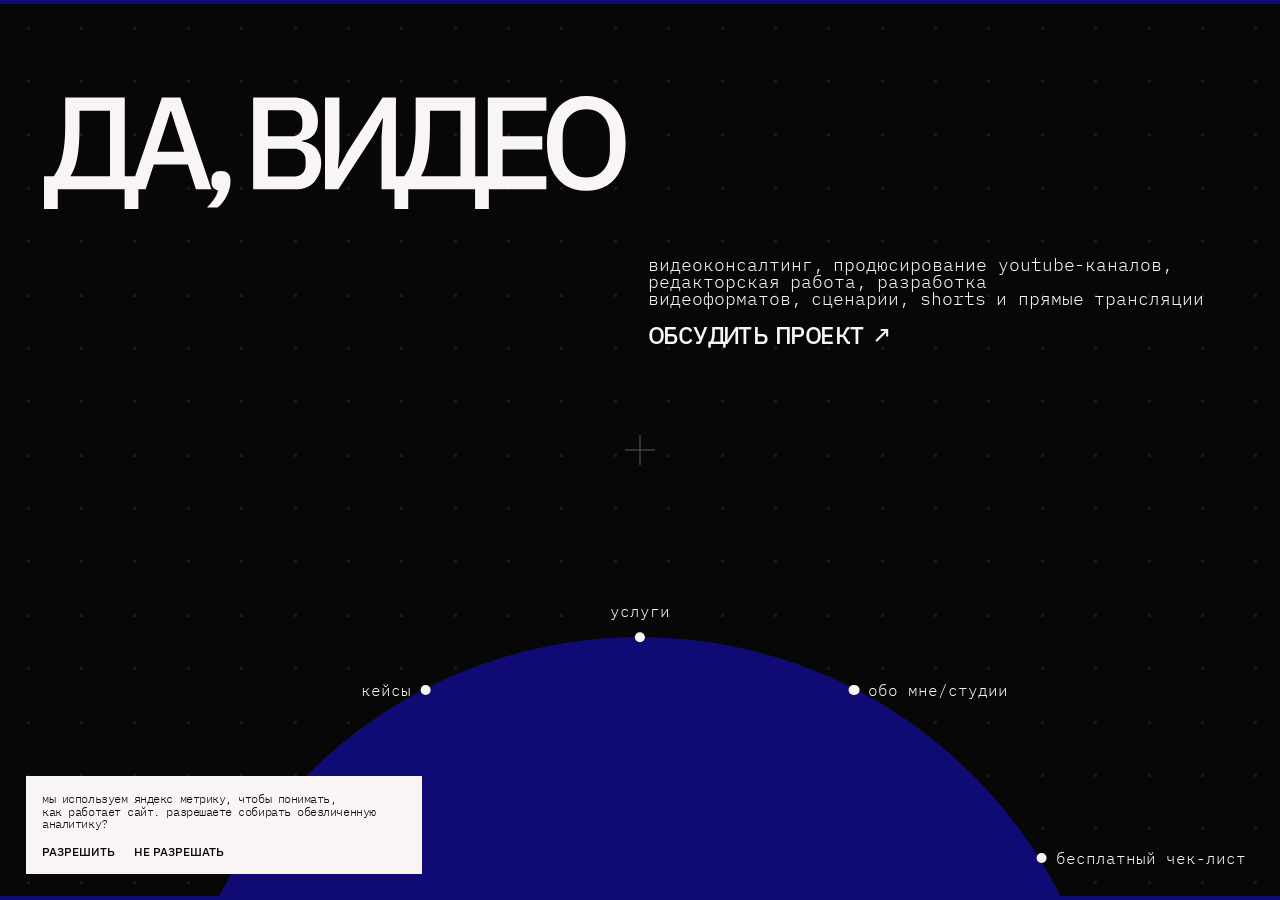
==== commit ef35f5a4: "обнова ссс чек-листа" ====
--- a/index.html
+++ b/index.html
@@ -12,7 +12,6 @@
     />
 
     <meta name="robots" content="index, follow, max-image-preview:large" />
-
     <link rel="canonical" href="https://davideo.online/" />
 
     <link
@@ -21,7 +20,6 @@
       sizes="32x32"
       href="assets/images/favicon.png?v=2"
     />
-
     <link
       rel="shortcut icon"
       type="image/png"
@@ -31,24 +29,19 @@
     <meta property="og:type" content="website" />
     <meta property="og:locale" content="ru_RU" />
     <meta property="og:site_name" content="Да, видео" />
-
     <meta
       property="og:title"
       content="Да, видео — видеопродакшн и видеоконсалтинг"
     />
-
     <meta
       property="og:description"
       content="Видеоконсалтинг, продюсирование YouTube-каналов, разработка видеоформатов, сценарии, Shorts и прямые трансляции."
     />
-
     <meta property="og:url" content="https://davideo.online/" />
-
     <meta
       property="og:image"
       content="https://davideo.online/assets/images/og-cover.jpg"
     />
-
     <meta
       property="og:image:alt"
       content="Да, видео — видеопродакшн и видеоконсалтинг"
@@ -56,13 +49,13 @@
 
     <link rel="preconnect" href="https://fonts.googleapis.com" />
     <link rel="preconnect" href="https://fonts.gstatic.com" crossorigin />
-
     <link
       href="https://fonts.googleapis.com/css2?family=IBM+Plex+Mono:wght@300;400&family=IBM+Plex+Sans:wght@300;500&display=swap"
       rel="stylesheet"
     />
 
     <link rel="stylesheet" href="css/style.css" />
+    <link rel="stylesheet" href="css/checklist-feature.css" />
 
     <script type="application/ld+json">
       {
@@ -105,16 +98,6 @@
         >
           ОБСУДИТЬ ПРОЕКТ ↗
         </a>
-
-        <a
-          class="checklist-link"
-          href="assets/docs/checklist.pdf"
-          download="davideo-checklist.pdf"
-          type="application/pdf"
-          aria-label="Скачать чек-лист в формате PDF"
-        >
-          получить чек-лист ↓
-        </a>
       </div>
 
       <div class="center-cross" aria-hidden="true"></div>
@@ -140,15 +123,29 @@
           <span class="nav-dot"></span>
         </a>
 
+        <!-- Новая точка на вершине круга: услуги -->
+        <a class="nav-item nav-item--services" href="services.html">
+          <span class="nav-dot"></span>
+          <span class="nav-label">услуги</span>
+        </a>
+
         <a class="nav-item nav-item--about" href="about.html">
           <span class="nav-dot"></span>
           <span class="nav-label">обо мне/студии</span>
         </a>
 
-        <a class="nav-item nav-item--services" href="services.html">
-          <span class="nav-dot"></span>
-          <span class="nav-label">услуги</span>
-        </a>
+        <!-- Правая точка теперь открывает окно с чек-листом -->
+        <button
+          class="nav-item nav-item--checklist"
+          id="checklistTrigger"
+          type="button"
+          aria-haspopup="dialog"
+          aria-controls="checklistOverlay"
+          aria-expanded="false"
+        >
+          <span class="nav-dot"></span>
+          <span class="nav-label">бесплатный чек-лист</span>
+        </button>
       </nav>
 
       <div class="contacts-popup" id="contactsPopup">
@@ -171,7 +168,6 @@
           >
             написать в telegram ↗
           </a>
-
           <a
             href="https://wa.me/79885859560"
             target="_blank"
@@ -183,6 +179,61 @@
       </div>
     </main>
 
+    <!-- Минималистичное окно чек-листа. Открывается только по нажатию точки. -->
+    <div class="checklist-overlay" id="checklistOverlay" hidden>
+      <section
+        class="checklist-dialog"
+        role="dialog"
+        aria-modal="true"
+        aria-labelledby="checklistTitle"
+        aria-describedby="checklistDescription"
+      >
+        <button
+          class="checklist-close"
+          id="checklistClose"
+          type="button"
+          aria-label="Закрыть окно чек-листа"
+        >
+          ×
+        </button>
+
+        <div class="checklist-dialog__content">
+          <h2 class="checklist-title" id="checklistTitle">
+            ЧТО НУЖНО<br />ДЛЯ ХОРОШЕГО<br />ВИДЕО?
+          </h2>
+
+          <p class="checklist-description" id="checklistDescription">
+            Чек-лист для YouTube: от названия и превью до аналитики первых
+            суток. Всё важное перед публикацией — в одном PDF.
+          </p>
+
+          <a
+            class="checklist-download"
+            href="assets/docs/checklist.pdf"
+            download="davideo-checklist.pdf"
+          >
+            СКАЧАТЬ ЧЕК-ЛИСТ ↗
+          </a>
+        </div>
+
+        <div class="checklist-dialog__preview" aria-hidden="true">
+          <div class="checklist-paper">
+            <div class="checklist-paper__top">
+              <span>ДА, ВИДЕО</span>
+              <span>01 / 04</span>
+            </div>
+            <p class="checklist-paper__title">
+              ЧТО НУЖНО<br />ДЛЯ ХОРОШЕГО<br />ВИДЕО
+            </p>
+            <p class="checklist-paper__caption">ЧЕК-ЛИСТ / YOUTUBE</p>
+            <div class="checklist-paper__lines">
+              <span></span><span></span><span></span><span></span><span></span>
+            </div>
+          </div>
+        </div>
+      </section>
+    </div>
+
     <div class="analytics-consent" id="analyticsConsent">
       <p class="analytics-consent__text">
         мы используем яндекс метрику, чтобы понимать,<br
@@ -198,5 +249,65 @@
     </div>
 
     <script src="js/main.js"></script>
+
+    <!-- Скрипт только для главной: main.js остальных страниц не меняем. -->
+    <script>
+      (() => {
+        const trigger = document.getElementById('checklistTrigger');
+        const overlay = document.getElementById('checklistOverlay');
+        const closeButton = document.getElementById('checklistClose');
+        const dialog = overlay?.querySelector('.checklist-dialog');
+
+        if (!trigger || !overlay || !closeButton || !dialog) return;
+
+        const getFocusable = () =>
+          Array.from(
+            dialog.querySelectorAll('button:not([disabled]), a[href]'),
+          );
+
+        function openChecklist() {
+          overlay.hidden = false;
+          trigger.setAttribute('aria-expanded', 'true');
+          closeButton.focus();
+        }
+
+        function closeChecklist() {
+          overlay.hidden = true;
+          trigger.setAttribute('aria-expanded', 'false');
+          trigger.focus();
+        }
+
+        trigger.addEventListener('click', openChecklist);
+        closeButton.addEventListener('click', closeChecklist);
+
+        overlay.addEventListener('click', (event) => {
+          if (event.target === overlay) closeChecklist();
+        });
+
+        document.addEventListener('keydown', (event) => {
+          if (overlay.hidden) return;
+
+          if (event.key === 'Escape') {
+            event.preventDefault();
+            closeChecklist();
+            return;
+          }
+
+          if (event.key === 'Tab') {
+            const elements = getFocusable();
+            const first = elements[0];
+            const last = elements[elements.length - 1];
+
+            if (event.shiftKey && document.activeElement === first) {
+              event.preventDefault();
+              last.focus();
+            } else if (!event.shiftKey && document.activeElement === last) {
+              event.preventDefault();
+              first.focus();
+            }
+          }
+        });
+      })();
+    </script>
   </body>
 </html>
--- a/css/style.css
+++ b/css/style.css
@@ -2839,4 +2839,420 @@
   .hero-info .checklist-link:hover {
     opacity: 0.85;
   }
-}
+} /* ==========================================
+   ЧЕК-ЛИСТ — ВСПЛЫВАЮЩЕЕ ОКНО
+   ========================================== */
+
+.checklist-overlay[hidden] {
+  display: none !important;
+}
+
+.checklist-overlay {
+  position: fixed;
+  inset: 0;
+  z-index: 10010;
+
+  display: flex;
+  align-items: center;
+  justify-content: center;
+
+  padding: 4vw;
+
+  background: rgba(0, 0, 0, 0.82);
+  backdrop-filter: blur(8px);
+  -webkit-backdrop-filter: blur(8px);
+}
+
+/* Основной контейнер */
+
+.checklist-dialog {
+  position: relative;
+
+  display: grid;
+  grid-template-columns: 1fr 0.8fr;
+  align-items: center;
+
+  gap: 5vw;
+
+  width: 76vw;
+  max-height: 90dvh;
+
+  padding: 4vw;
+
+  border: 1px solid rgba(250, 245, 245, 0.25);
+
+  background: #070707;
+  color: #faf5f5;
+
+  font-family: 'IBM Plex Mono', monospace;
+
+  overflow-y: auto;
+}
+
+/* Крестик */
+
+.checklist-close {
+  position: absolute;
+
+  top: 1.5vw;
+  right: 1.8vw;
+
+  width: auto;
+  height: auto;
+
+  padding: 0;
+  margin: 0;
+
+  border: none;
+  background: transparent;
+
+  color: #faf5f5;
+
+  font-family: 'IBM Plex Mono', monospace;
+  font-size: 2vw;
+  font-weight: 300;
+  line-height: 1;
+
+  cursor: pointer;
+
+  z-index: 5;
+}
+
+.checklist-close:hover {
+  opacity: 0.5;
+}
+
+/* Текстовая часть */
+
+.checklist-dialog__content {
+  min-width: 0;
+}
+
+.checklist-eyebrow {
+  margin: 0 0 3vh;
+
+  color: #faf5f5;
+
+  font-family: 'IBM Plex Mono', monospace;
+  font-size: 0.95vw;
+  font-weight: 300;
+  line-height: 1.2;
+
+  opacity: 0.6;
+}
+
+.checklist-title {
+  margin: 0 0 3vh;
+
+  color: #faf5f5;
+
+  font-family: 'IBM Plex Sans', sans-serif;
+  font-size: 3.3vw;
+  font-weight: 500;
+  line-height: 0.98;
+  letter-spacing: -0.04em;
+}
+
+.checklist-description {
+  max-width: 35vw;
+
+  margin: 0 0 4vh;
+
+  color: #faf5f5;
+
+  font-family: 'IBM Plex Mono', monospace;
+  font-size: 1.15vw;
+  font-weight: 300;
+  line-height: 1.35;
+  letter-spacing: -0.03em;
+}
+
+/* Информация о PDF */
+
+.checklist-details {
+  display: flex;
+  align-items: center;
+  flex-wrap: wrap;
+
+  gap: 2vw;
+
+  margin-bottom: 3vh;
+
+  font-family: 'IBM Plex Mono', monospace;
+  font-size: 0.95vw;
+  font-weight: 300;
+
+  opacity: 0.55;
+}
+
+/* Кнопка скачивания */
+
+.checklist-download {
+  display: inline-block;
+
+  padding: 0 0 0.4vh;
+
+  border-bottom: 1px solid #165dff;
+
+  color: #165dff;
+
+  font-family: 'IBM Plex Sans', sans-serif;
+  font-size: 1.6vw;
+  font-weight: 500;
+  line-height: 1.1;
+  letter-spacing: 0.02em;
+
+  text-decoration: none;
+
+  transition: opacity 0.2s ease;
+}
+
+.checklist-download:hover {
+  opacity: 0.65;
+}
+
+/* ==========================================
+   ПРЕВЬЮ ДОКУМЕНТА
+   ========================================== */
+
+.checklist-dialog__preview {
+  display: flex;
+  align-items: center;
+  justify-content: center;
+
+  min-width: 0;
+}
+
+.checklist-paper {
+  position: relative;
+
+  width: 100%;
+  max-width: 24vw;
+
+  aspect-ratio: 0.72;
+
+  padding: 2vw;
+
+  background: #faf5f5;
+  color: #070707;
+
+  transform: rotate(5deg);
+
+  box-shadow:
+    1vw 1vw 0 rgba(250, 245, 245, 0.12),
+    2vw 2vw 0 rgba(250, 245, 245, 0.06);
+}
+
+.checklist-paper__top {
+  display: flex;
+  justify-content: space-between;
+
+  gap: 1vw;
+
+  font-family: 'IBM Plex Mono', monospace;
+  font-size: 0.75vw;
+  font-weight: 400;
+}
+
+.checklist-paper__title {
+  margin: 4vw 0 2vw;
+
+  font-family: 'IBM Plex Sans', sans-serif;
+  font-size: 2vw;
+  font-weight: 500;
+  line-height: 0.98;
+  letter-spacing: -0.04em;
+}
+
+.checklist-paper__caption {
+  margin: 0 0 2vw;
+
+  font-family: 'IBM Plex Mono', monospace;
+  font-size: 0.85vw;
+  font-weight: 400;
+}
+
+.checklist-paper__lines {
+  display: flex;
+  flex-direction: column;
+
+  gap: 0.8vw;
+}
+
+.checklist-paper__lines span {
+  display: block;
+
+  width: 100%;
+  height: 1px;
+
+  background: rgba(7, 7, 7, 0.2);
+}
+
+.checklist-paper__lines span:nth-child(2) {
+  width: 85%;
+}
+
+.checklist-paper__lines span:nth-child(3) {
+  width: 95%;
+}
+
+.checklist-paper__lines span:nth-child(4) {
+  width: 75%;
+}
+
+.checklist-paper__lines span:nth-child(5) {
+  width: 90%;
+}
+
+/* ==========================================
+   МОБИЛЬНАЯ ВЕРСИЯ
+   ========================================== */
+
+@media (max-width: 768px) {
+  .checklist-overlay {
+    padding: 5vw;
+
+    align-items: center;
+    justify-content: center;
+  }
+
+  .checklist-dialog {
+    display: flex;
+    flex-direction: column;
+    align-items: stretch;
+
+    gap: 5dvh;
+
+    width: 100%;
+    max-height: 88dvh;
+
+    padding: 10vw 7vw 8vw;
+
+    overflow-y: auto;
+  }
+
+  .checklist-close {
+    top: 3vw;
+    right: 4vw;
+
+    font-size: 7vw;
+  }
+
+  .checklist-eyebrow {
+    margin-bottom: 3dvh;
+
+    font-size: clamp(10px, 2.7vw, 13px);
+  }
+
+  .checklist-title {
+    margin-bottom: 3dvh;
+
+    font-size: clamp(28px, 8vw, 42px);
+    line-height: 0.98;
+  }
+
+  .checklist-description {
+    max-width: 100%;
+
+    margin-bottom: 3dvh;
+
+    font-size: clamp(13px, 3.5vw, 17px);
+    line-height: 1.3;
+  }
+
+  .checklist-details {
+    gap: 5vw;
+
+    margin-bottom: 3dvh;
+
+    font-size: clamp(11px, 3vw, 14px);
+  }
+
+  .checklist-download {
+    font-size: clamp(19px, 5.2vw, 26px);
+  }
+
+  /* Превью документа под текстом */
+
+  .checklist-dialog__preview {
+    width: 100%;
+
+    padding: 2dvh 0 3dvh;
+  }
+
+  .checklist-paper {
+    width: 55vw;
+    max-width: 55vw;
+
+    padding: 5vw;
+
+    transform: rotate(4deg);
+
+    box-shadow:
+      2vw 2vw 0 rgba(250, 245, 245, 0.12),
+      4vw 4vw 0 rgba(250, 245, 245, 0.06);
+  }
+
+  .checklist-paper__top {
+    font-size: 2vw;
+  }
+
+  .checklist-paper__title {
+    margin: 10vw 0 5vw;
+
+    font-size: 5vw;
+  }
+
+  .checklist-paper__caption {
+    margin-bottom: 5vw;
+
+    font-size: 2.3vw;
+  }
+
+  .checklist-paper__lines {
+    gap: 2vw;
+  }
+}
+/* ==========================================
+   ГЛАВНАЯ — ПОЛОЖЕНИЕ ПЯТИ ТОЧЕК
+   ========================================== */
+
+@media (min-width: 769px) {
+  /* Услуги — сверху по центру круга */
+  .hero-navigation .nav-item--services {
+    left: 50%;
+    top: -1.5%;
+    right: auto;
+
+    transform: translate(-50%, -50%);
+
+    flex-direction: column-reverse;
+    gap: 1vw;
+  }
+
+  /* Бесплатный чек-лист — справа вместо услуг */
+  .hero-navigation .nav-item--checklist {
+    left: 92.64%;
+    top: 23.45%;
+    right: auto;
+
+    transform: translate(-0.415vw, -50%);
+
+    flex-direction: row;
+    gap: 0.7vw;
+  }
+}
+@media (min-width: 769px) {
+  .hero-navigation {
+    position: absolute;
+
+    left: 50%;
+    bottom: -53.06vw;
+    top: auto;
+
+    width: 73.61vw;
+    height: 73.61vw;
+
+    transform: translateX(-50%);
+  }
+}
